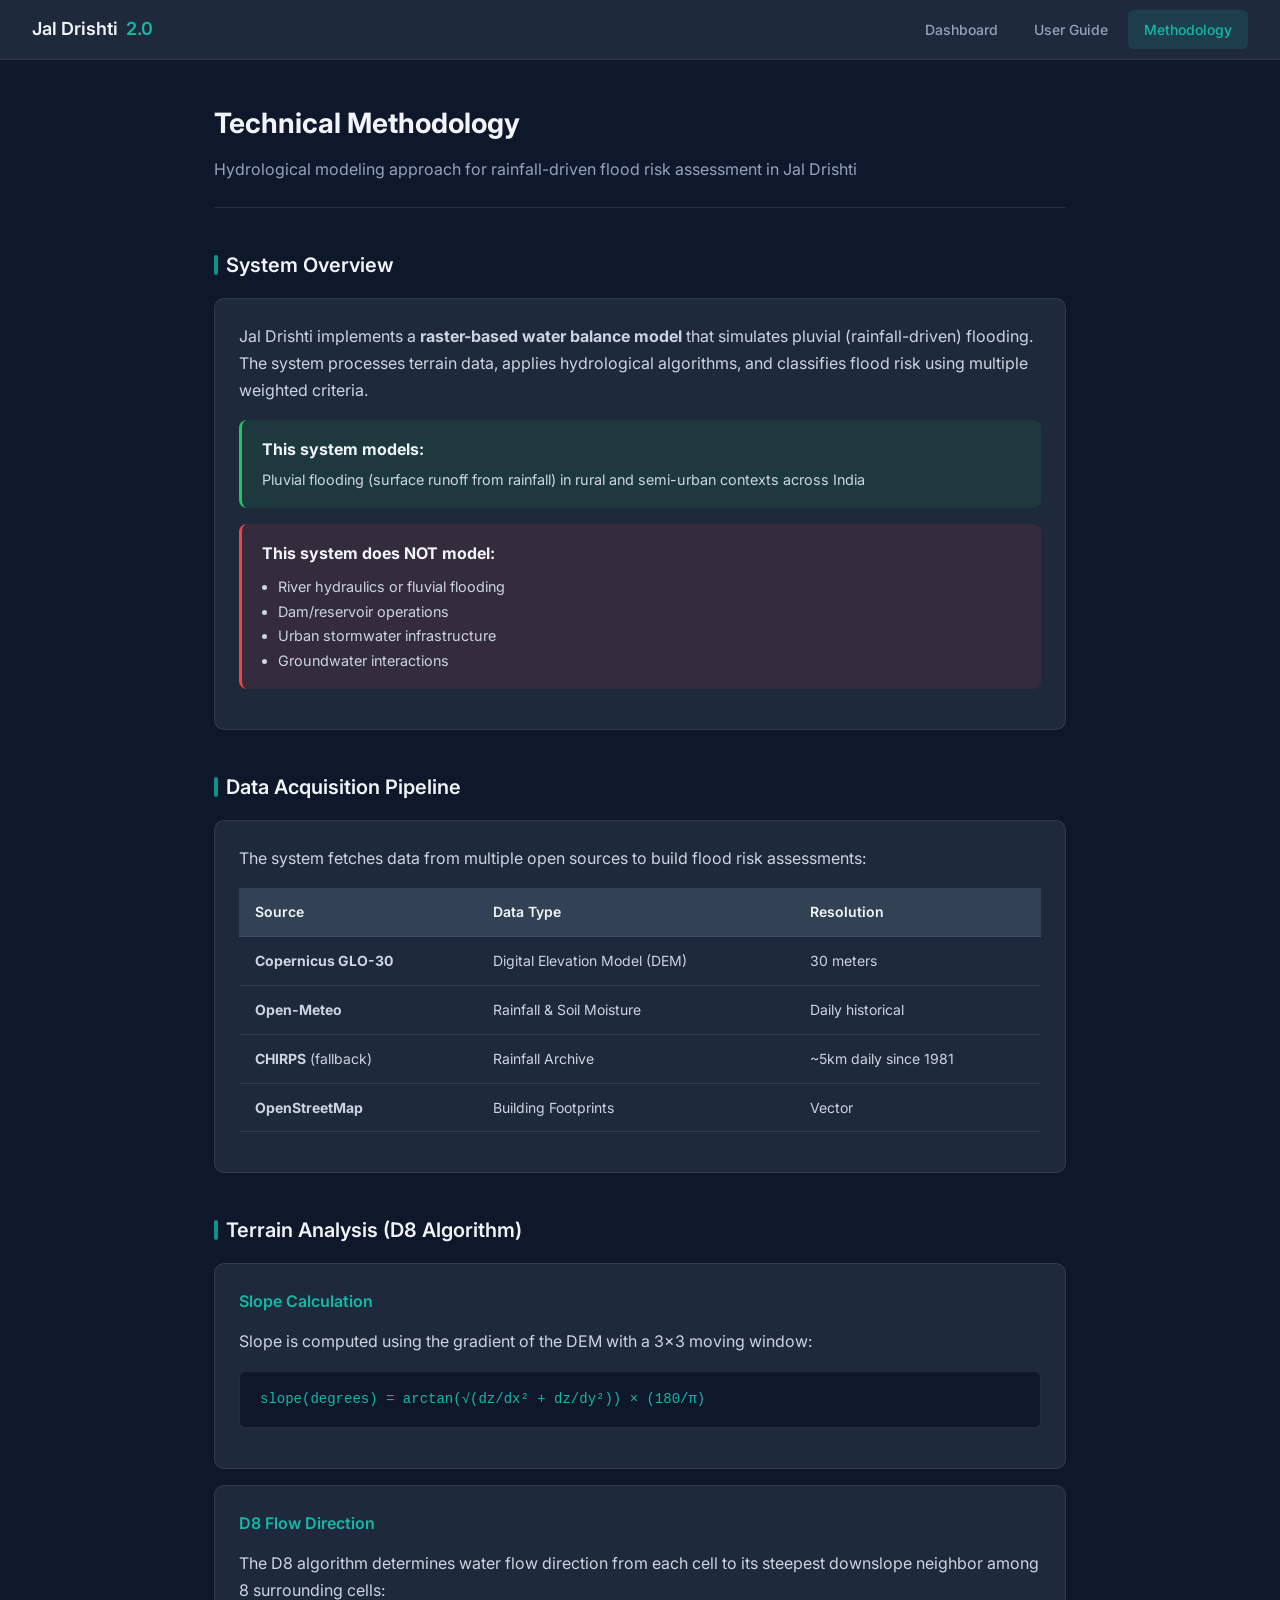
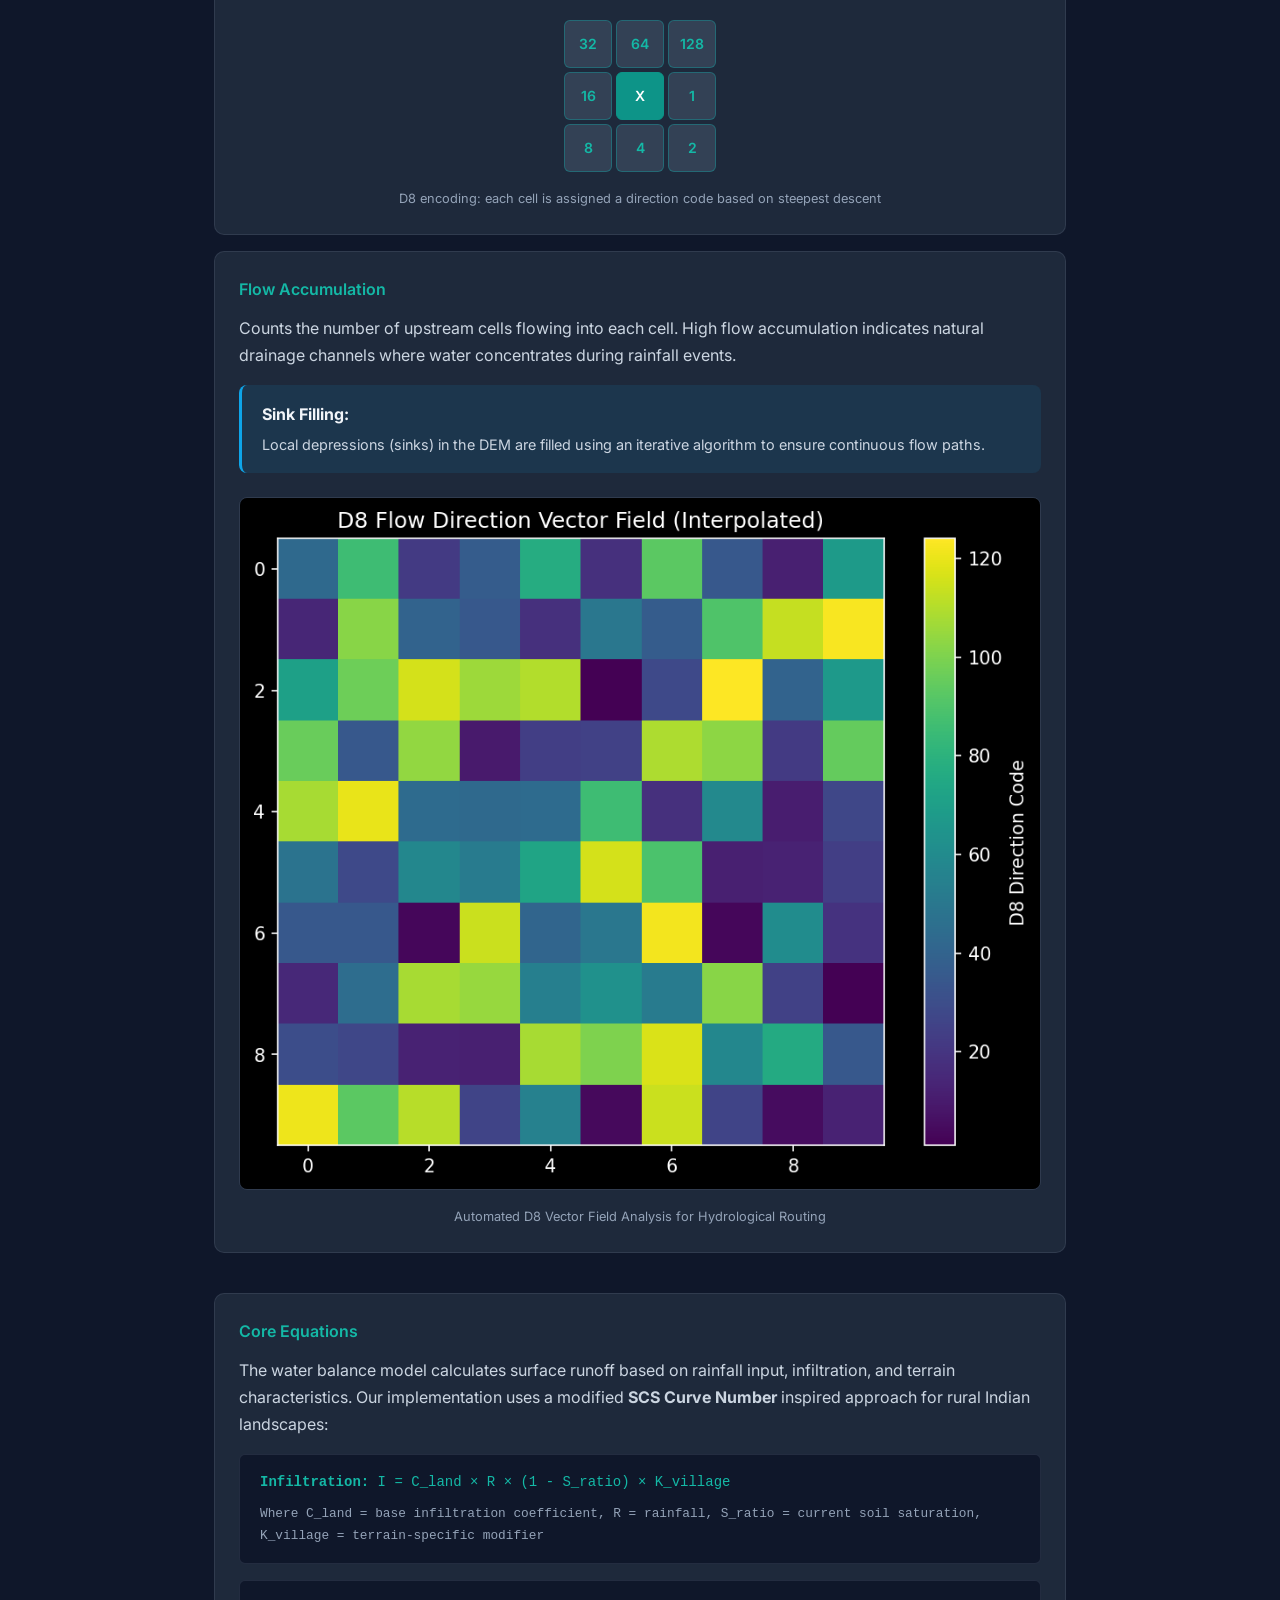
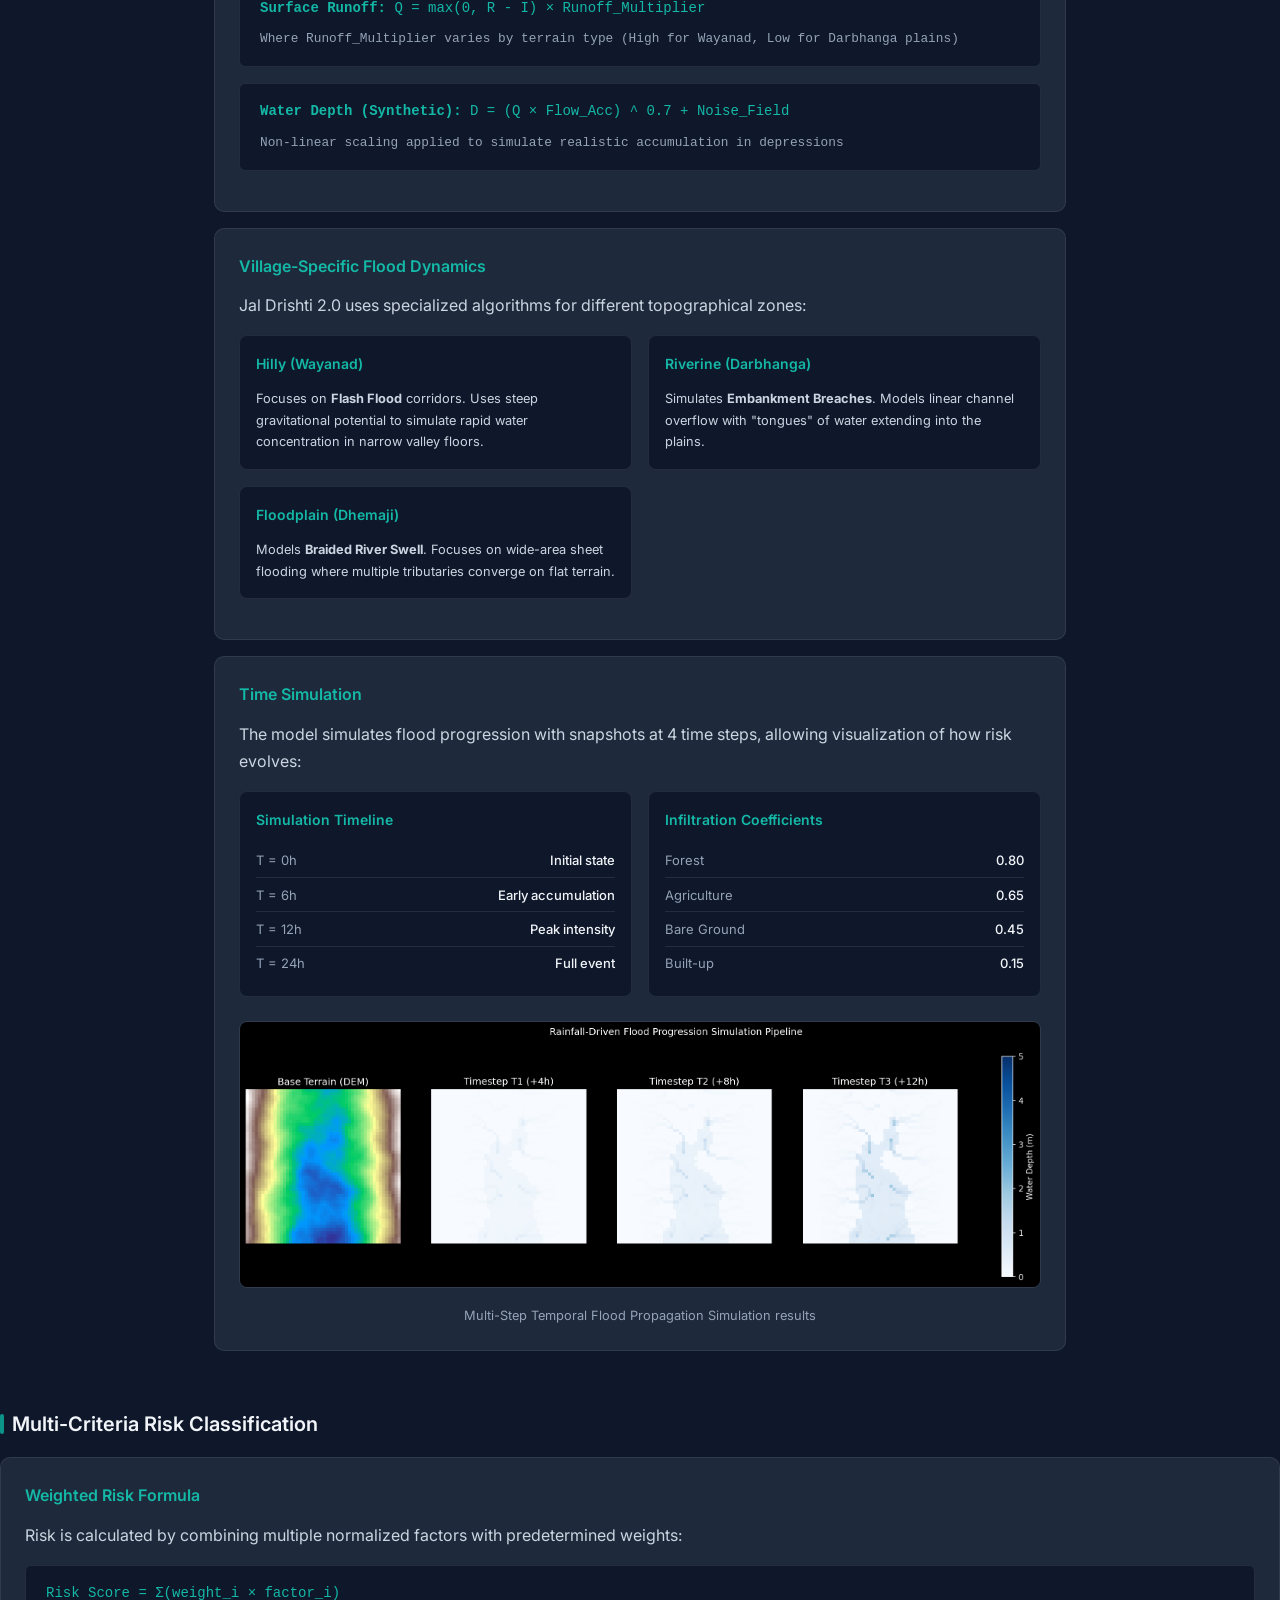
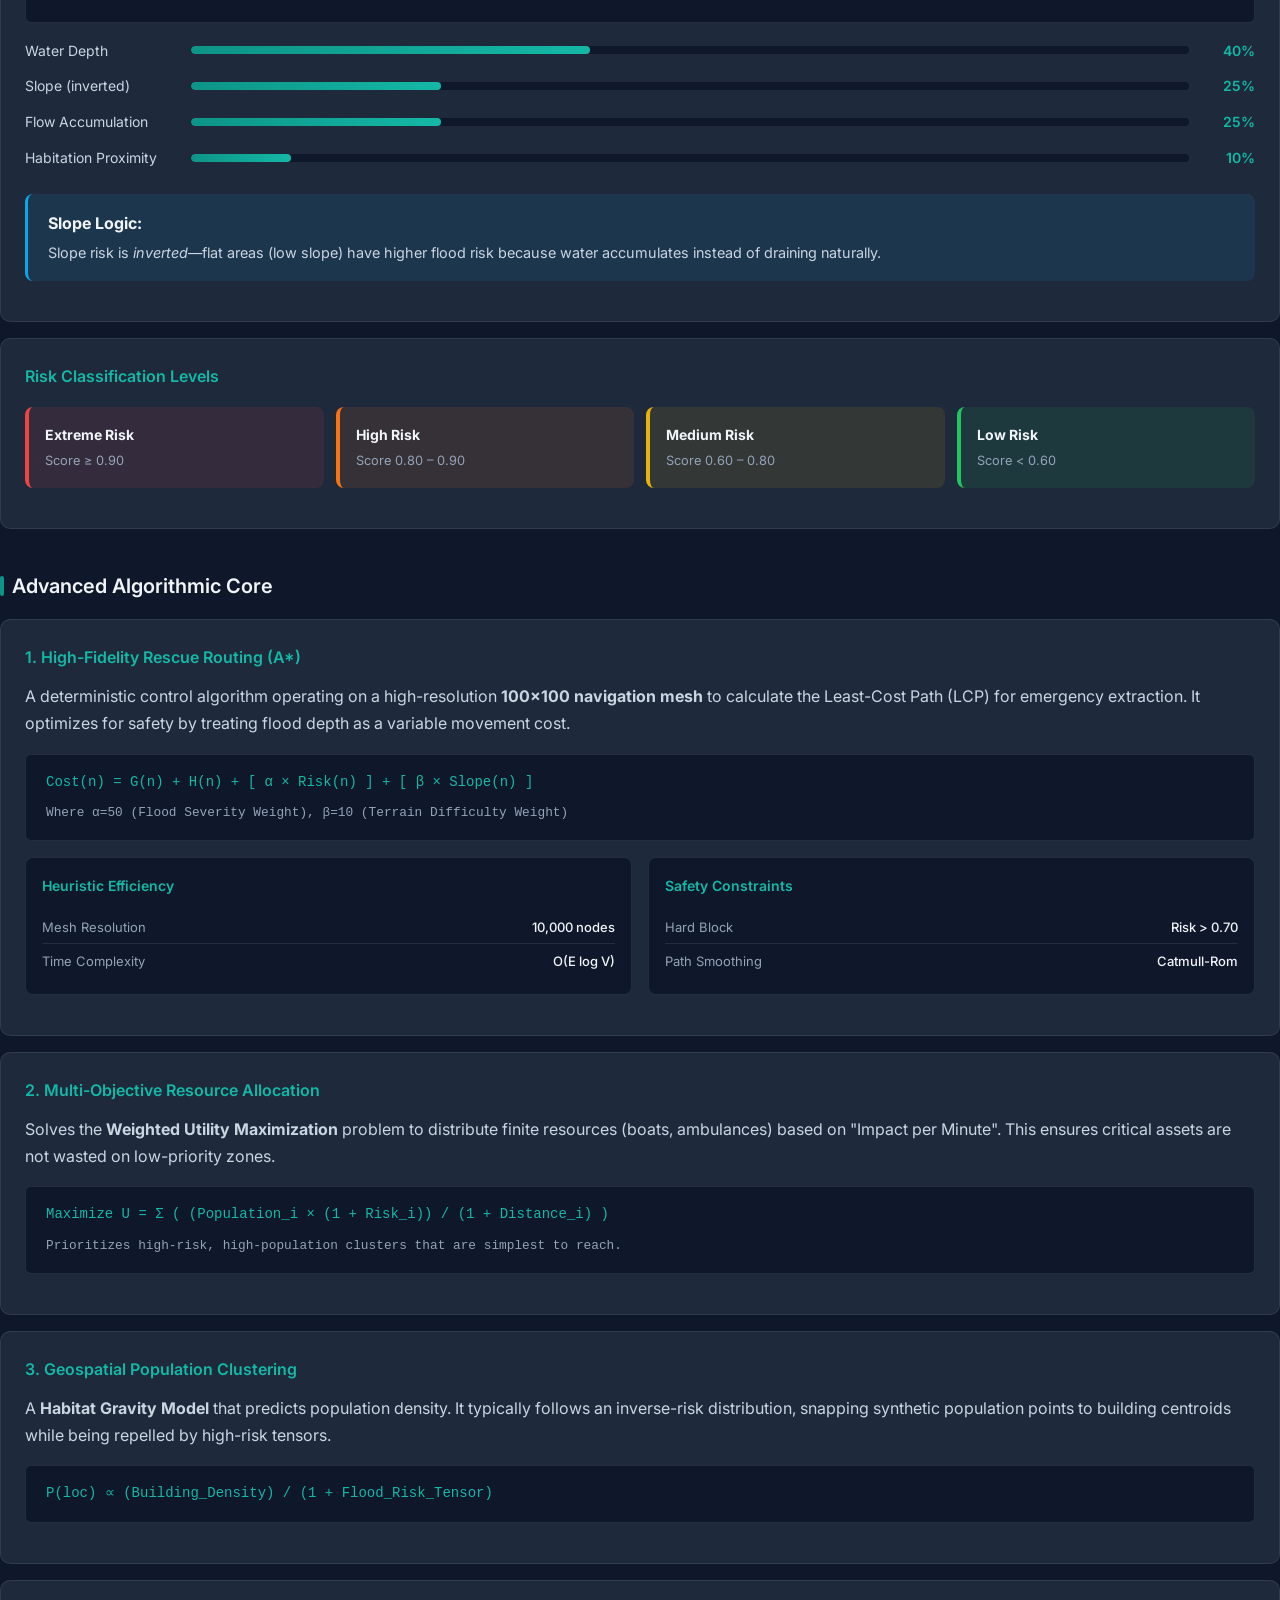
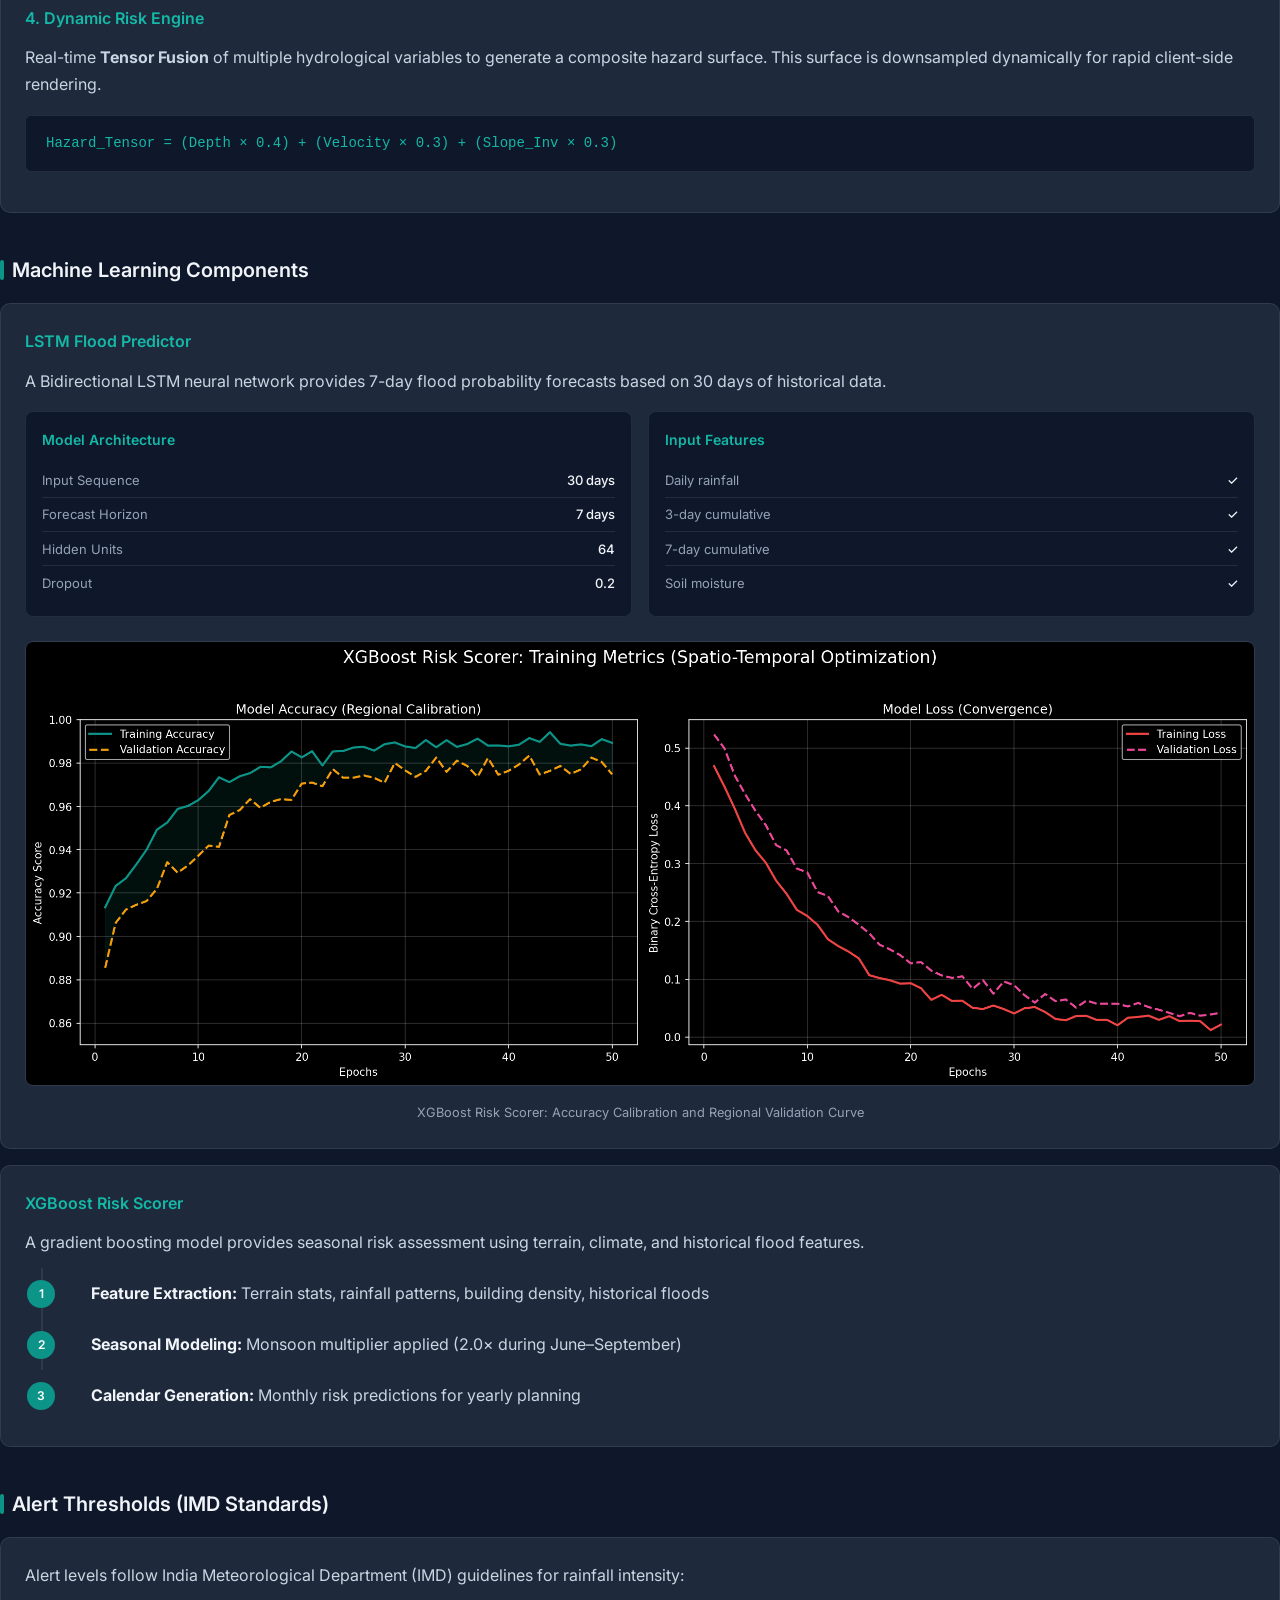
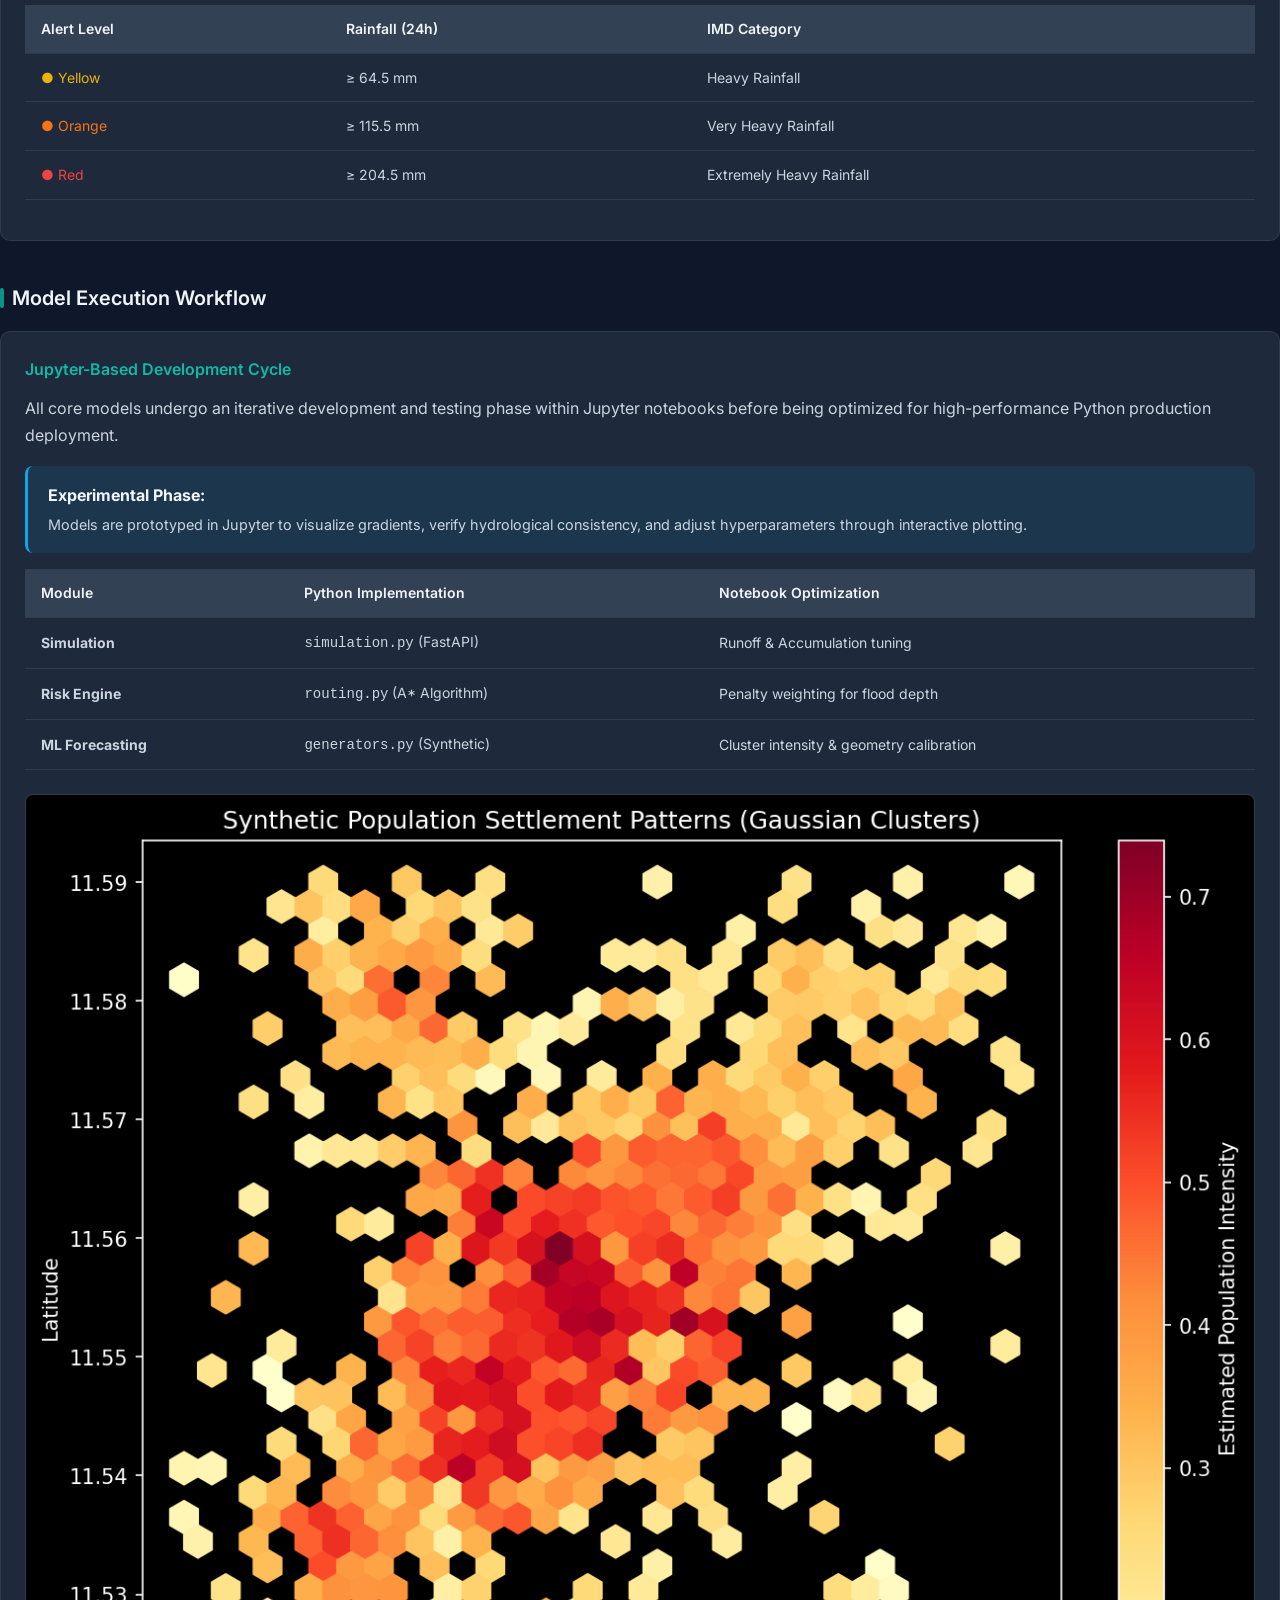
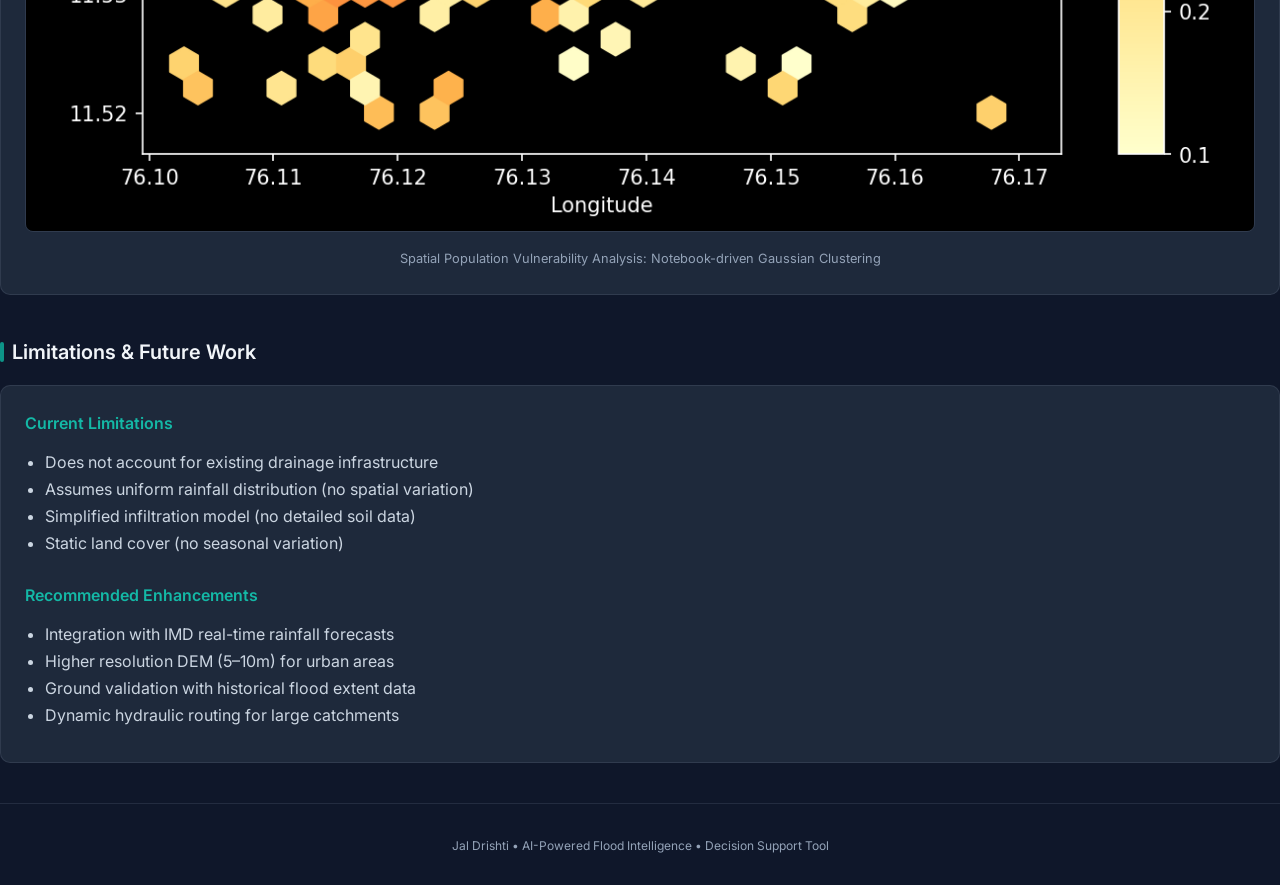
==== JALDHRISHTI_V.2-master/frontend/pages/methodology.html @ 30dc59d9 "third" ====
<!DOCTYPE html>
<html lang="en">

<head>
    <meta charset="UTF-8">
    <meta name="viewport" content="width=device-width, initial-scale=1.0">
    <title>Methodology - Jal Drishti</title>
    <link href="https://fonts.googleapis.com/css2?family=Inter:wght@300;400;500;600;700&display=swap" rel="stylesheet">
    <style>
        :root {
            /* Deep Water Professional Theme */
            --bg-base: #0f172a;
            --bg-surface: #1e293b;
            --bg-elevated: #334155;
            --border-subtle: rgba(148, 163, 184, 0.15);
            --border-accent: rgba(14, 165, 165, 0.4);
            --accent-primary: #0d9488;
            --accent-secondary: #14b8a6;
            --accent-glow: rgba(20, 184, 166, 0.15);
            --text-primary: #f1f5f9;
            --text-secondary: #cbd5e1;
            --text-muted: #94a3b8;
            --success: #22c55e;
            --warning: #f59e0b;
            --danger: #ef4444;
            --info: #0ea5e9;
            --font-main: 'Inter', -apple-system, BlinkMacSystemFont, sans-serif;
        }

        * {
            box-sizing: border-box;
            margin: 0;
            padding: 0;
        }

        body {
            font-family: var(--font-main);
            background: var(--bg-base);
            min-height: 100vh;
            color: var(--text-primary);
            line-height: 1.7;
        }

        /* Navigation */
        .navbar {
            background: var(--bg-surface);
            padding: 0 2rem;
            display: flex;
            align-items: center;
            justify-content: space-between;
            height: 60px;
            position: sticky;
            top: 0;
            z-index: 100;
            border-bottom: 1px solid var(--border-subtle);
        }

        .nav-brand {
            display: flex;
            align-items: center;
            gap: 0.5rem;
            color: var(--text-primary);
            text-decoration: none;
            font-weight: 600;
            font-size: 1.125rem;
        }

        .nav-brand span {
            color: var(--accent-secondary);
        }

        .nav-links {
            display: flex;
            gap: 0.25rem;
        }

        .nav-link {
            color: var(--text-muted);
            text-decoration: none;
            padding: 0.5rem 1rem;
            border-radius: 6px;
            font-size: 0.875rem;
            font-weight: 500;
            transition: all 0.2s ease;
        }

        .nav-link:hover {
            background: var(--bg-elevated);
            color: var(--text-primary);
        }

        .nav-link.active {
            background: var(--accent-glow);
            color: var(--accent-secondary);
        }

        /* Main Container */
        .container {
            max-width: 900px;
            margin: 0 auto;
            padding: 2.5rem 1.5rem;
        }

        /* Page Header */
        .page-header {
            margin-bottom: 2.5rem;
            padding-bottom: 1.5rem;
            border-bottom: 1px solid var(--border-subtle);
        }

        .page-header h1 {
            font-size: 1.75rem;
            font-weight: 700;
            margin-bottom: 0.5rem;
            color: var(--text-primary);
        }

        .page-header p {
            color: var(--text-muted);
            font-size: 1rem;
        }

        /* Section */
        .section {
            margin-bottom: 2.5rem;
        }

        .section-title {
            font-size: 1.25rem;
            font-weight: 600;
            margin-bottom: 1rem;
            color: var(--text-primary);
            display: flex;
            align-items: center;
            gap: 0.5rem;
        }

        .section-title::before {
            content: "";
            width: 4px;
            height: 1.25rem;
            background: var(--accent-primary);
            border-radius: 2px;
        }

        /* Card */
        .card {
            background: var(--bg-surface);
            border-radius: 10px;
            padding: 1.5rem;
            margin-bottom: 1rem;
            border: 1px solid var(--border-subtle);
        }

        .card h3 {
            font-size: 1rem;
            font-weight: 600;
            margin-bottom: 0.75rem;
            color: var(--accent-secondary);
        }

        .card p {
            color: var(--text-secondary);
            margin-bottom: 0.75rem;
        }

        .card p:last-child {
            margin-bottom: 0;
        }

        /* Alert Boxes */
        .alert {
            padding: 1rem 1.25rem;
            border-radius: 8px;
            margin: 1rem 0;
            border-left: 3px solid;
        }

        .alert.info {
            background: rgba(14, 165, 233, 0.1);
            border-color: var(--info);
        }

        .alert.success {
            background: rgba(34, 197, 94, 0.1);
            border-color: var(--success);
        }

        .alert.warning {
            background: rgba(245, 158, 11, 0.1);
            border-color: var(--warning);
        }

        .alert.danger {
            background: rgba(239, 68, 68, 0.1);
            border-color: var(--danger);
        }

        .alert strong {
            display: block;
            margin-bottom: 0.25rem;
            color: var(--text-primary);
        }

        .alert p,
        .alert li {
            color: var(--text-secondary);
            font-size: 0.9rem;
        }

        /* Tables */
        .data-table {
            width: 100%;
            border-collapse: collapse;
            margin: 1rem 0;
            font-size: 0.875rem;
        }

        .data-table th,
        .data-table td {
            padding: 0.75rem 1rem;
            text-align: left;
            border-bottom: 1px solid var(--border-subtle);
        }

        .data-table th {
            background: var(--bg-elevated);
            font-weight: 600;
            color: var(--text-primary);
        }

        .data-table td {
            color: var(--text-secondary);
        }

        .data-table tbody tr:hover td {
            background: rgba(255, 255, 255, 0.02);
        }

        /* Formula Box */
        .formula {
            background: var(--bg-base);
            color: var(--accent-secondary);
            padding: 1rem 1.25rem;
            border-radius: 6px;
            font-family: 'SF Mono', 'Monaco', 'Consolas', monospace;
            font-size: 0.875rem;
            margin: 1rem 0;
            border: 1px solid var(--border-subtle);
            overflow-x: auto;
        }

        .formula .comment {
            color: var(--text-muted);
            font-size: 0.8rem;
            margin-top: 0.5rem;
        }

        /* D8 Grid */
        .d8-grid {
            display: grid;
            grid-template-columns: repeat(3, 48px);
            gap: 4px;
            margin: 1rem auto;
            width: fit-content;
        }

        .d8-cell {
            width: 48px;
            height: 48px;
            background: var(--bg-elevated);
            border: 1px solid var(--border-accent);
            color: var(--accent-secondary);
            display: flex;
            align-items: center;
            justify-content: center;
            border-radius: 6px;
            font-weight: 600;
            font-size: 0.875rem;
        }

        .d8-cell.center {
            background: var(--accent-primary);
            color: white;
            border-color: var(--accent-primary);
        }

        /* Weight Bars */
        .weight-item {
            display: flex;
            align-items: center;
            gap: 1rem;
            margin: 0.75rem 0;
        }

        .weight-label {
            flex: 0 0 150px;
            font-size: 0.875rem;
            color: var(--text-secondary);
        }

        .weight-bar-container {
            flex: 1;
            height: 8px;
            background: var(--bg-base);
            border-radius: 4px;
            overflow: hidden;
        }

        .weight-bar {
            height: 100%;
            background: linear-gradient(90deg, var(--accent-primary), var(--accent-secondary));
            border-radius: 4px;
        }

        .weight-value {
            flex: 0 0 50px;
            text-align: right;
            font-size: 0.875rem;
            font-weight: 600;
            color: var(--accent-secondary);
        }

        /* Pipeline Steps */
        .pipeline {
            list-style: none;
            counter-reset: step;
        }

        .pipeline li {
            counter-increment: step;
            padding: 0.75rem 0 0.75rem 3rem;
            position: relative;
            border-left: 2px solid var(--border-subtle);
            margin-left: 1rem;
            color: var(--text-secondary);
        }

        .pipeline li:last-child {
            border-left: 2px solid transparent;
        }

        .pipeline li::before {
            content: counter(step);
            position: absolute;
            left: -1rem;
            top: 0.75rem;
            width: 28px;
            height: 28px;
            background: var(--accent-primary);
            color: white;
            border-radius: 50%;
            font-size: 0.75rem;
            font-weight: 600;
            display: flex;
            align-items: center;
            justify-content: center;
        }

        .pipeline li strong {
            color: var(--text-primary);
        }

        /* Two Column Grid */
        .grid-2 {
            display: grid;
            grid-template-columns: repeat(auto-fit, minmax(280px, 1fr));
            gap: 1rem;
            margin: 1rem 0;
        }

        .data-box {
            background: var(--bg-base);
            padding: 1rem;
            border-radius: 8px;
            border: 1px solid var(--border-subtle);
        }

        .data-box h4 {
            font-size: 0.875rem;
            color: var(--accent-secondary);
            margin-bottom: 0.75rem;
            font-weight: 600;
        }

        .data-row {
            display: flex;
            justify-content: space-between;
            font-size: 0.8125rem;
            padding: 0.35rem 0;
            border-bottom: 1px solid var(--border-subtle);
        }

        .data-row:last-child {
            border-bottom: none;
        }

        .data-row .label {
            color: var(--text-muted);
        }

        .data-row .value {
            font-weight: 500;
            color: var(--text-primary);
        }

        /* Risk Levels */
        .risk-levels {
            display: grid;
            grid-template-columns: repeat(auto-fit, minmax(200px, 1fr));
            gap: 0.75rem;
            margin: 1rem 0;
        }

        .risk-level {
            padding: 1rem;
            border-radius: 8px;
            border-left: 4px solid;
        }

        .risk-level.extreme {
            background: rgba(239, 68, 68, 0.1);
            border-color: #ef4444;
        }

        .risk-level.high {
            background: rgba(249, 115, 22, 0.1);
            border-color: #f97316;
        }

        .risk-level.medium {
            background: rgba(234, 179, 8, 0.1);
            border-color: #eab308;
        }

        .risk-level.low {
            background: rgba(34, 197, 94, 0.1);
            border-color: #22c55e;
        }

        .risk-level h4 {
            font-size: 0.875rem;
            margin-bottom: 0.25rem;
            color: var(--text-primary);
        }

        .risk-level p {
            font-size: 0.8rem;
            color: var(--text-muted);
            margin: 0;
        }

        /* Footer */
        .footer {
            text-align: center;
            padding: 2rem;
            color: var(--text-muted);
            font-size: 0.75rem;
            border-top: 1px solid var(--border-subtle);
            margin-top: 2rem;
        }

        /* Responsive */
        @media (max-width: 640px) {
            .navbar {
                padding: 0 1rem;
            }

            .nav-links {
                display: none;
            }

            .container {
                padding: 1.5rem 1rem;
            }
        }
    </style>
</head>

<body>
    <!-- Navigation -->
    <nav class="navbar">
        <a href="../index.html" class="nav-brand">Jal Drishti <span>2.0</span></a>
        <div class="nav-links">
            <a href="../index.html" class="nav-link">Dashboard</a>
            <a href="user-guide.html" class="nav-link">User Guide</a>
            <a href="methodology.html" class="nav-link active">Methodology</a>
        </div>
    </nav>

    <div class="container">
        <!-- Page Header -->
        <div class="page-header">
            <h1>Technical Methodology</h1>
            <p>Hydrological modeling approach for rainfall-driven flood risk assessment in Jal Drishti</p>
        </div>

        <!-- System Overview -->
        <div class="section">
            <h2 class="section-title">System Overview</h2>

            <div class="card">
                <p>Jal Drishti implements a <strong>raster-based water balance model</strong> that simulates pluvial
                    (rainfall-driven) flooding. The system processes terrain data, applies hydrological algorithms, and
                    classifies flood risk using multiple weighted criteria.</p>

                <div class="alert success">
                    <strong>This system models:</strong>
                    <p>Pluvial flooding (surface runoff from rainfall) in rural and semi-urban contexts across India</p>
                </div>

                <div class="alert danger">
                    <strong>This system does NOT model:</strong>
                    <ul style="margin: 0.5rem 0 0 1rem;">
                        <li>River hydraulics or fluvial flooding</li>
                        <li>Dam/reservoir operations</li>
                        <li>Urban stormwater infrastructure</li>
                        <li>Groundwater interactions</li>
                    </ul>
                </div>
            </div>
        </div>

        <!-- Data Acquisition -->
        <div class="section">
            <h2 class="section-title">Data Acquisition Pipeline</h2>

            <div class="card">
                <p>The system fetches data from multiple open sources to build flood risk assessments:</p>

                <table class="data-table">
                    <thead>
                        <tr>
                            <th>Source</th>
                            <th>Data Type</th>
                            <th>Resolution</th>
                        </tr>
                    </thead>
                    <tbody>
                        <tr>
                            <td><strong>Copernicus GLO-30</strong></td>
                            <td>Digital Elevation Model (DEM)</td>
                            <td>30 meters</td>
                        </tr>
                        <tr>
                            <td><strong>Open-Meteo</strong></td>
                            <td>Rainfall & Soil Moisture</td>
                            <td>Daily historical</td>
                        </tr>
                        <tr>
                            <td><strong>CHIRPS</strong> (fallback)</td>
                            <td>Rainfall Archive</td>
                            <td>~5km daily since 1981</td>
                        </tr>
                        <tr>
                            <td><strong>OpenStreetMap</strong></td>
                            <td>Building Footprints</td>
                            <td>Vector</td>
                        </tr>
                    </tbody>
                </table>
            </div>
        </div>

        <!-- Terrain Analysis -->
        <div class="section">
            <h2 class="section-title">Terrain Analysis (D8 Algorithm)</h2>

            <div class="card">
                <h3>Slope Calculation</h3>
                <p>Slope is computed using the gradient of the DEM with a 3×3 moving window:</p>
                <div class="formula">
                    slope(degrees) = arctan(√(dz/dx² + dz/dy²)) × (180/π)
                </div>
            </div>

            <div class="card">
                <h3>D8 Flow Direction</h3>
                <p>The D8 algorithm determines water flow direction from each cell to its steepest downslope neighbor
                    among 8 surrounding cells:</p>

                <div class="d8-grid">
                    <div class="d8-cell">32</div>
                    <div class="d8-cell">64</div>
                    <div class="d8-cell">128</div>
                    <div class="d8-cell">16</div>
                    <div class="d8-cell center">X</div>
                    <div class="d8-cell">1</div>
                    <div class="d8-cell">8</div>
                    <div class="d8-cell">4</div>
                    <div class="d8-cell">2</div>
                </div>
                <p style="text-align: center; font-size: 0.8rem; color: var(--text-muted);">D8 encoding: each cell is
                    assigned a direction code based on steepest descent</p>
            </div>

            <div class="card">
                <h3>Flow Accumulation</h3>
                <p>Counts the number of upstream cells flowing into each cell. High flow accumulation indicates natural
                    drainage channels where water concentrates during rainfall events.</p>

                <div class="alert info">
                    <strong>Sink Filling:</strong>
                    <p>Local depressions (sinks) in the DEM are filled using an iterative algorithm to ensure continuous
                        flow paths.</p>
                </div>

                <div style="margin-top: 1.5rem; text-align: center;">
                    <img src="../assets/images/graphs/d8_flow.png" alt="D8 Flow Direction"
                        style="max-width: 100%; border-radius: 8px; border: 1px solid var(--border-subtle);">
                    <p style="font-size: 0.8rem; color: var(--text-muted); margin-top: 0.5rem;">Automated D8 Vector
                        Field Analysis for Hydrological Routing</p>
                </div>
            </div>
        </div>

        <!-- Hydrological Model -->
        <div class="card">
            <h3>Core Equations</h3>
            <p>The water balance model calculates surface runoff based on rainfall input, infiltration, and terrain
                characteristics. Our implementation uses a modified <strong>SCS Curve Number</strong> inspired approach
                for rural Indian landscapes:</p>

            <div class="formula">
                <strong>Infiltration:</strong> I = C_land × R × (1 - S_ratio) × K_village
                <div class="comment">Where C_land = base infiltration coefficient, R = rainfall, S_ratio = current soil
                    saturation, K_village = terrain-specific modifier</div>
            </div>

            <div class="formula">
                <strong>Surface Runoff:</strong> Q = max(0, R - I) × Runoff_Multiplier
                <div class="comment">Where Runoff_Multiplier varies by terrain type (High for Wayanad, Low for Darbhanga
                    plains)</div>
            </div>

            <div class="formula">
                <strong>Water Depth (Synthetic):</strong> D = (Q × Flow_Acc) ^ 0.7 + Noise_Field
                <div class="comment">Non-linear scaling applied to simulate realistic accumulation in depressions</div>
            </div>
        </div>

        <div class="card">
            <h3>Village-Specific Flood Dynamics</h3>
            <p>Jal Drishti 2.0 uses specialized algorithms for different topographical zones:</p>
            <div class="grid-2">
                <div class="data-box">
                    <h4>Hilly (Wayanad)</h4>
                    <p style="font-size: 0.8rem; color: var(--text-secondary);">Focuses on <strong>Flash Flood</strong>
                        corridors. Uses steep gravitational potential to simulate rapid water concentration in narrow
                        valley floors.</p>
                </div>
                <div class="data-box">
                    <h4>Riverine (Darbhanga)</h4>
                    <p style="font-size: 0.8rem; color: var(--text-secondary);">Simulates <strong>Embankment
                            Breaches</strong>. Models linear channel overflow with "tongues" of water extending into the
                        plains.</p>
                </div>
                <div class="data-box">
                    <h4>Floodplain (Dhemaji)</h4>
                    <p style="font-size: 0.8rem; color: var(--text-secondary);">Models <strong>Braided River
                            Swell</strong>. Focuses on wide-area sheet flooding where multiple tributaries converge on
                        flat terrain.</p>
                </div>
            </div>
        </div>

        <div class="card">
            <h3>Time Simulation</h3>
            <p>The model simulates flood progression with snapshots at 4 time steps, allowing visualization of how
                risk evolves:</p>

            <div class="grid-2">
                <div class="data-box">
                    <h4>Simulation Timeline</h4>
                    <div class="data-row"><span class="label">T = 0h</span><span class="value">Initial state</span>
                    </div>
                    <div class="data-row"><span class="label">T = 6h</span><span class="value">Early
                            accumulation</span></div>
                    <div class="data-row"><span class="label">T = 12h</span><span class="value">Peak
                            intensity</span></div>
                    <div class="data-row"><span class="label">T = 24h</span><span class="value">Full event</span>
                    </div>
                </div>
                <div class="data-box">
                    <h4>Infiltration Coefficients</h4>
                    <div class="data-row"><span class="label">Forest</span><span class="value">0.80</span></div>
                    <div class="data-row"><span class="label">Agriculture</span><span class="value">0.65</span>
                    </div>
                    <div class="data-row"><span class="label">Bare Ground</span><span class="value">0.45</span>
                    </div>
                    <div class="data-row"><span class="label">Built-up</span><span class="value">0.15</span></div>
                </div>
            </div>

            <div style="margin-top: 1.5rem; text-align: center;">
                <img src="../assets/images/graphs/simulation_timeline.png" alt="Simulation Timeline"
                    style="max-width: 100%; border-radius: 8px; border: 1px solid var(--border-subtle);">
                <p style="font-size: 0.8rem; color: var(--text-muted); margin-top: 0.5rem;">Multi-Step Temporal
                    Flood Propagation Simulation results</p>
            </div>
        </div>
    </div>

    <!-- Risk Classification -->
    <div class="section">
        <h2 class="section-title">Multi-Criteria Risk Classification</h2>

        <div class="card">
            <h3>Weighted Risk Formula</h3>
            <p>Risk is calculated by combining multiple normalized factors with predetermined weights:</p>

            <div class="formula">
                Risk Score = Σ(weight_i × factor_i)
            </div>

            <div class="weight-item">
                <span class="weight-label">Water Depth</span>
                <div class="weight-bar-container">
                    <div class="weight-bar" style="width: 40%;"></div>
                </div>
                <span class="weight-value">40%</span>
            </div>
            <div class="weight-item">
                <span class="weight-label">Slope (inverted)</span>
                <div class="weight-bar-container">
                    <div class="weight-bar" style="width: 25%;"></div>
                </div>
                <span class="weight-value">25%</span>
            </div>
            <div class="weight-item">
                <span class="weight-label">Flow Accumulation</span>
                <div class="weight-bar-container">
                    <div class="weight-bar" style="width: 25%;"></div>
                </div>
                <span class="weight-value">25%</span>
            </div>
            <div class="weight-item">
                <span class="weight-label">Habitation Proximity</span>
                <div class="weight-bar-container">
                    <div class="weight-bar" style="width: 10%;"></div>
                </div>
                <span class="weight-value">10%</span>
            </div>

            <div class="alert info" style="margin-top: 1.5rem;">
                <strong>Slope Logic:</strong>
                <p>Slope risk is <em>inverted</em>—flat areas (low slope) have higher flood risk because water
                    accumulates instead of draining naturally.</p>
            </div>
        </div>

        <div class="card">
            <h3>Risk Classification Levels</h3>
            <div class="risk-levels">
                <div class="risk-level extreme">
                    <h4>Extreme Risk</h4>
                    <p>Score ≥ 0.90</p>
                </div>
                <div class="risk-level high">
                    <h4>High Risk</h4>
                    <p>Score 0.80 – 0.90</p>
                </div>
                <div class="risk-level medium">
                    <h4>Medium Risk</h4>
                    <p>Score 0.60 – 0.80</p>
                </div>
                <div class="risk-level low">
                    <h4>Low Risk</h4>
                    <p>Score < 0.60</p>
                </div>
            </div>
        </div>
    </div>

    <!-- Advanced Algorithmic Core -->
    <div class="section">
        <h2 class="section-title">Advanced Algorithmic Core</h2>

        <!-- A* Routing -->
        <div class="card">
            <h3>1. High-Fidelity Rescue Routing (A*)</h3>
            <p>A deterministic control algorithm operating on a high-resolution <strong>100x100 navigation mesh</strong>
                to calculate the Least-Cost Path (LCP) for emergency extraction. It optimizes for safety by treating
                flood depth as a variable movement cost.</p>

            <div class="formula">
                Cost(n) = G(n) + H(n) + [ α × Risk(n) ] + [ β × Slope(n) ]
                <div class="comment">
                    Where α=50 (Flood Severity Weight), β=10 (Terrain Difficulty Weight)
                </div>
            </div>

            <div class="grid-2">
                <div class="data-box">
                    <h4>Heuristic Efficiency</h4>
                    <div class="data-row"><span class="label">Mesh Resolution</span><span class="value">10,000
                            nodes</span></div>
                    <div class="data-row"><span class="label">Time Complexity</span><span class="value">O(E log
                            V)</span></div>
                </div>
                <div class="data-box">
                    <h4>Safety Constraints</h4>
                    <div class="data-row"><span class="label">Hard Block</span><span class="value">Risk > 0.70</span>
                    </div>
                    <div class="data-row"><span class="label">Path Smoothing</span><span
                            class="value">Catmull-Rom</span></div>
                </div>
            </div>
        </div>

        <!-- Resource Allocation -->
        <div class="card">
            <h3>2. Multi-Objective Resource Allocation</h3>
            <p>Solves the <strong>Weighted Utility Maximization</strong> problem to distribute finite resources (boats,
                ambulances) based on "Impact per Minute". This ensures critical assets are not wasted on low-priority
                zones.</p>

            <div class="formula">
                Maximize U = Σ ( (Population_i × (1 + Risk_i)) / (1 + Distance_i) )
                <div class="comment">Prioritizes high-risk, high-population clusters that are simplest to reach.</div>
            </div>
        </div>

        <!-- Geospatial Clustering -->
        <div class="card">
            <h3>3. Geospatial Population Clustering</h3>
            <p>A <strong>Habitat Gravity Model</strong> that predicts population density. It typically follows an
                inverse-risk distribution, snapping synthetic population points to building centroids while being
                repelled by high-risk tensors.</p>

            <div class="formula">
                P(loc) ∝ (Building_Density) / (1 + Flood_Risk_Tensor)
            </div>
        </div>

        <!-- Dynamic Risk Engine -->
        <div class="card">
            <h3>4. Dynamic Risk Engine</h3>
            <p>Real-time <strong>Tensor Fusion</strong> of multiple hydrological variables to generate a composite
                hazard surface. This surface is downsampled dynamically for rapid client-side rendering.</p>

            <div class="formula">
                Hazard_Tensor = (Depth × 0.4) + (Velocity × 0.3) + (Slope_Inv × 0.3)
            </div>
        </div>

    </div>

    <!-- ML Components -->
    <div class="section">
        <h2 class="section-title">Machine Learning Components</h2>

        <div class="card">
            <h3>LSTM Flood Predictor</h3>
            <p>A Bidirectional LSTM neural network provides 7-day flood probability forecasts based on 30 days of
                historical data.</p>

            <div class="grid-2">
                <div class="data-box">
                    <h4>Model Architecture</h4>
                    <div class="data-row"><span class="label">Input Sequence</span><span class="value">30
                            days</span></div>
                    <div class="data-row"><span class="label">Forecast Horizon</span><span class="value">7
                            days</span></div>
                    <div class="data-row"><span class="label">Hidden Units</span><span class="value">64</span></div>
                    <div class="data-row"><span class="label">Dropout</span><span class="value">0.2</span></div>
                </div>
                <div class="data-box">
                    <h4>Input Features</h4>
                    <div class="data-row"><span class="label">Daily rainfall</span><span class="value">✓</span>
                    </div>
                    <div class="data-row"><span class="label">3-day cumulative</span><span class="value">✓</span>
                    </div>
                    <div class="data-row"><span class="label">7-day cumulative</span><span class="value">✓</span>
                    </div>
                    <div class="data-row"><span class="label">Soil moisture</span><span class="value">✓</span></div>
                </div>
            </div>

            <div style="margin-top: 1.5rem; text-align: center;">
                <img src="../assets/images/graphs/model_performance.png" alt="Model Performance"
                    style="max-width: 100%; border-radius: 8px; border: 1px solid var(--border-subtle);">
                <p style="font-size: 0.8rem; color: var(--text-muted); margin-top: 0.5rem;">XGBoost Risk Scorer:
                    Accuracy Calibration and Regional Validation Curve</p>
            </div>
        </div>

        <div class="card">
            <h3>XGBoost Risk Scorer</h3>
            <p>A gradient boosting model provides seasonal risk assessment using terrain, climate, and historical
                flood features.</p>

            <ol class="pipeline">
                <li><strong>Feature Extraction:</strong> Terrain stats, rainfall patterns, building density,
                    historical floods</li>
                <li><strong>Seasonal Modeling:</strong> Monsoon multiplier applied (2.0× during June–September)</li>
                <li><strong>Calendar Generation:</strong> Monthly risk predictions for yearly planning</li>
            </ol>
        </div>
    </div>

    <!-- Alert Thresholds -->
    <div class="section">
        <h2 class="section-title">Alert Thresholds (IMD Standards)</h2>

        <div class="card">
            <p>Alert levels follow India Meteorological Department (IMD) guidelines for rainfall intensity:</p>

            <table class="data-table">
                <thead>
                    <tr>
                        <th>Alert Level</th>
                        <th>Rainfall (24h)</th>
                        <th>IMD Category</th>
                    </tr>
                </thead>
                <tbody>
                    <tr>
                        <td style="color: #eab308;">● Yellow</td>
                        <td>≥ 64.5 mm</td>
                        <td>Heavy Rainfall</td>
                    </tr>
                    <tr>
                        <td style="color: #f97316;">● Orange</td>
                        <td>≥ 115.5 mm</td>
                        <td>Very Heavy Rainfall</td>
                    </tr>
                    <tr>
                        <td style="color: #ef4444;">● Red</td>
                        <td>≥ 204.5 mm</td>
                        <td>Extremely Heavy Rainfall</td>
                    </tr>
                </tbody>
            </table>
        </div>
    </div>

    <!-- Model Execution Workflow -->
    <div class="section">
        <h2 class="section-title">Model Execution Workflow</h2>

        <div class="card">
            <h3>Jupyter-Based Development Cycle</h3>
            <p>All core models undergo an iterative development and testing phase within Jupyter notebooks before
                being optimized for high-performance Python production deployment.</p>

            <div class="alert info">
                <strong>Experimental Phase:</strong>
                <p>Models are prototyped in Jupyter to visualize gradients, verify hydrological consistency, and
                    adjust hyperparameters through interactive plotting.</p>
            </div>

            <table class="data-table">
                <thead>
                    <tr>
                        <th>Module</th>
                        <th>Python Implementation</th>
                        <th>Notebook Optimization</th>
                    </tr>
                </thead>
                <tbody>
                    <tr>
                        <td><strong>Simulation</strong></td>
                        <td><code>simulation.py</code> (FastAPI)</td>
                        <td>Runoff & Accumulation tuning</td>
                    </tr>
                    <tr>
                        <td><strong>Risk Engine</strong></td>
                        <td><code>routing.py</code> (A* Algorithm)</td>
                        <td>Penalty weighting for flood depth</td>
                    </tr>
                    <tr>
                        <td><strong>ML Forecasting</strong></td>
                        <td><code>generators.py</code> (Synthetic)</td>
                        <td>Cluster intensity & geometry calibration</td>
                    </tr>
                </tbody>
            </table>

            <div style="margin-top: 1.5rem; text-align: center;">
                <img src="../assets/images/graphs/population_heatmap_static.png" alt="Population Analysis"
                    style="max-width: 100%; border-radius: 8px; border: 1px solid var(--border-subtle);">
                <p style="font-size: 0.8rem; color: var(--text-muted); margin-top: 0.5rem;">Spatial Population
                    Vulnerability Analysis: Notebook-driven Gaussian Clustering</p>
            </div>
        </div>
    </div>

    <!-- Limitations -->
    <div class="section">
        <h2 class="section-title">Limitations & Future Work</h2>

        <div class="card">
            <h3>Current Limitations</h3>
            <ul style="color: var(--text-secondary); padding-left: 1.25rem; margin: 0.5rem 0;">
                <li>Does not account for existing drainage infrastructure</li>
                <li>Assumes uniform rainfall distribution (no spatial variation)</li>
                <li>Simplified infiltration model (no detailed soil data)</li>
                <li>Static land cover (no seasonal variation)</li>
            </ul>

            <h3 style="margin-top: 1.5rem;">Recommended Enhancements</h3>
            <ul style="color: var(--text-secondary); padding-left: 1.25rem; margin: 0.5rem 0;">
                <li>Integration with IMD real-time rainfall forecasts</li>
                <li>Higher resolution DEM (5–10m) for urban areas</li>
                <li>Ground validation with historical flood extent data</li>
                <li>Dynamic hydraulic routing for large catchments</li>
            </ul>
        </div>
    </div>
    </div>

    <div class="footer">
        <p>Jal Drishti • AI-Powered Flood Intelligence • Decision Support Tool</p>
    </div>
</body>

</html>
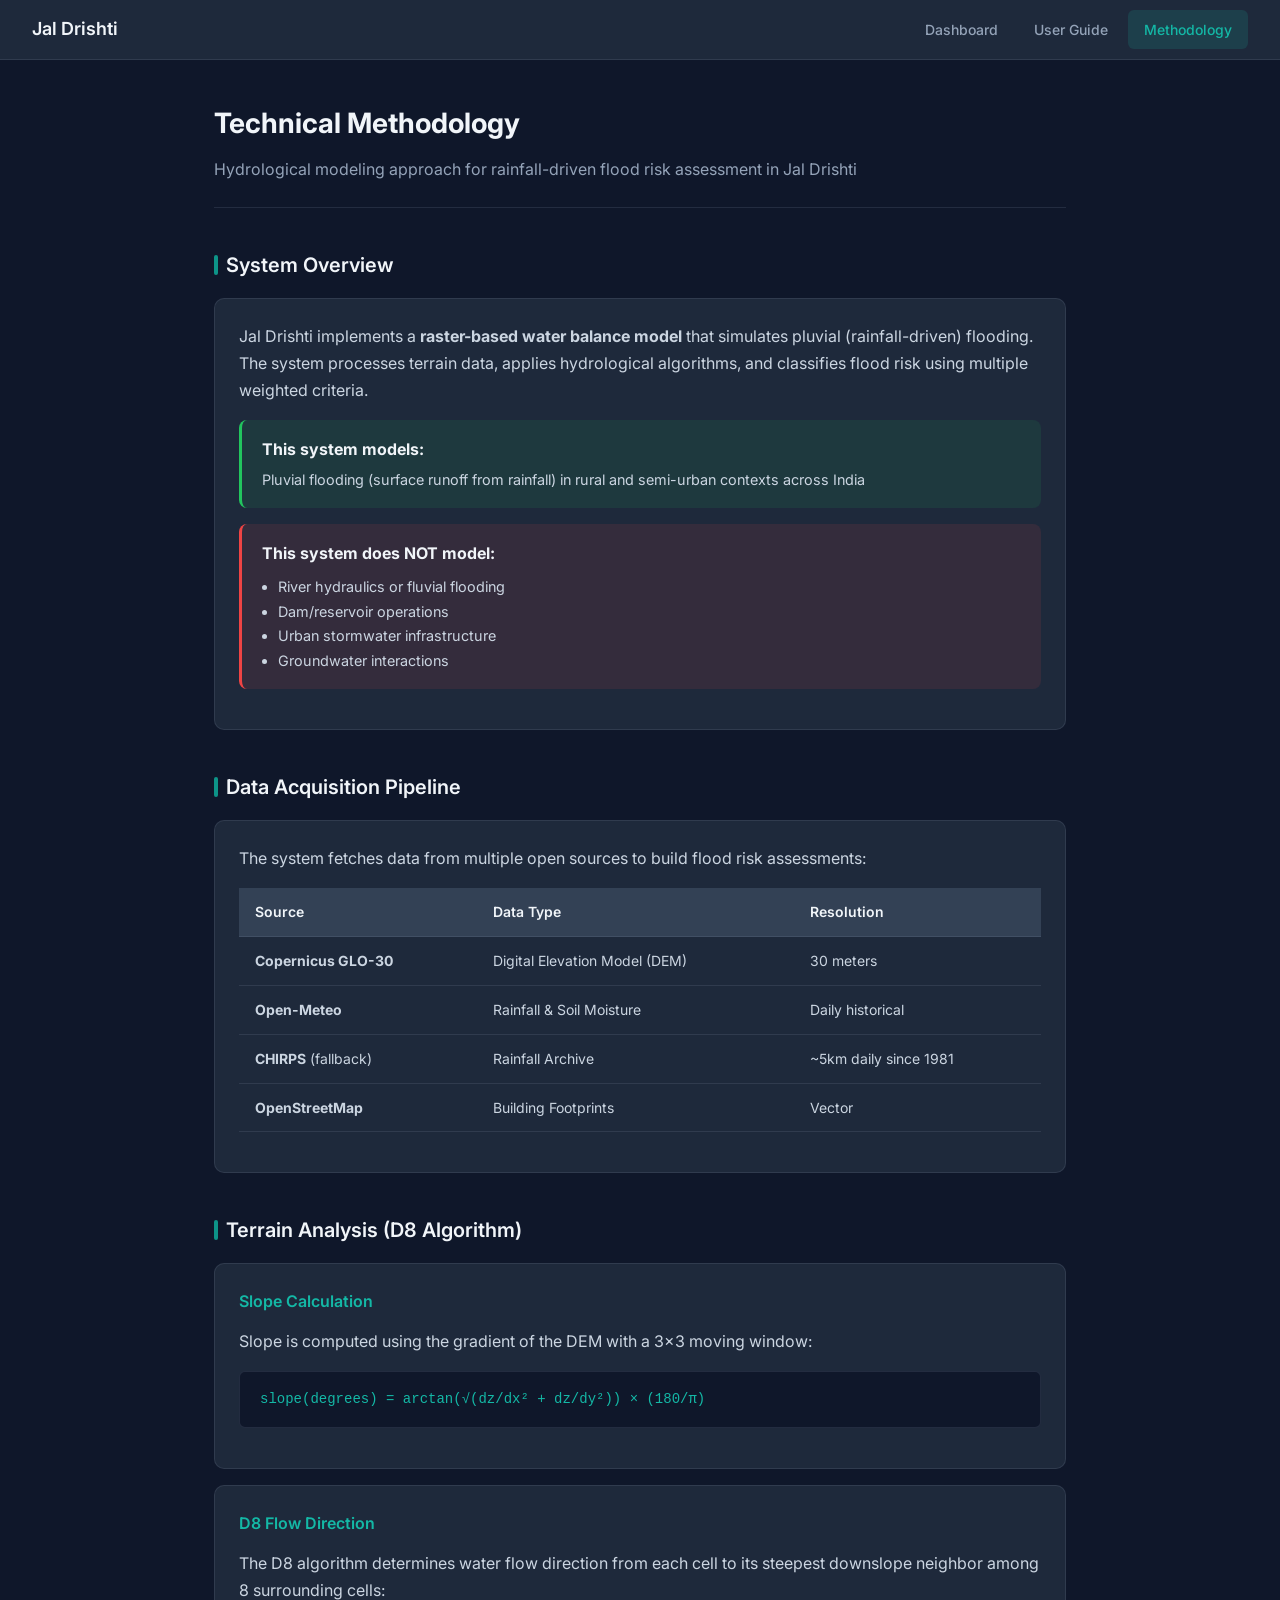
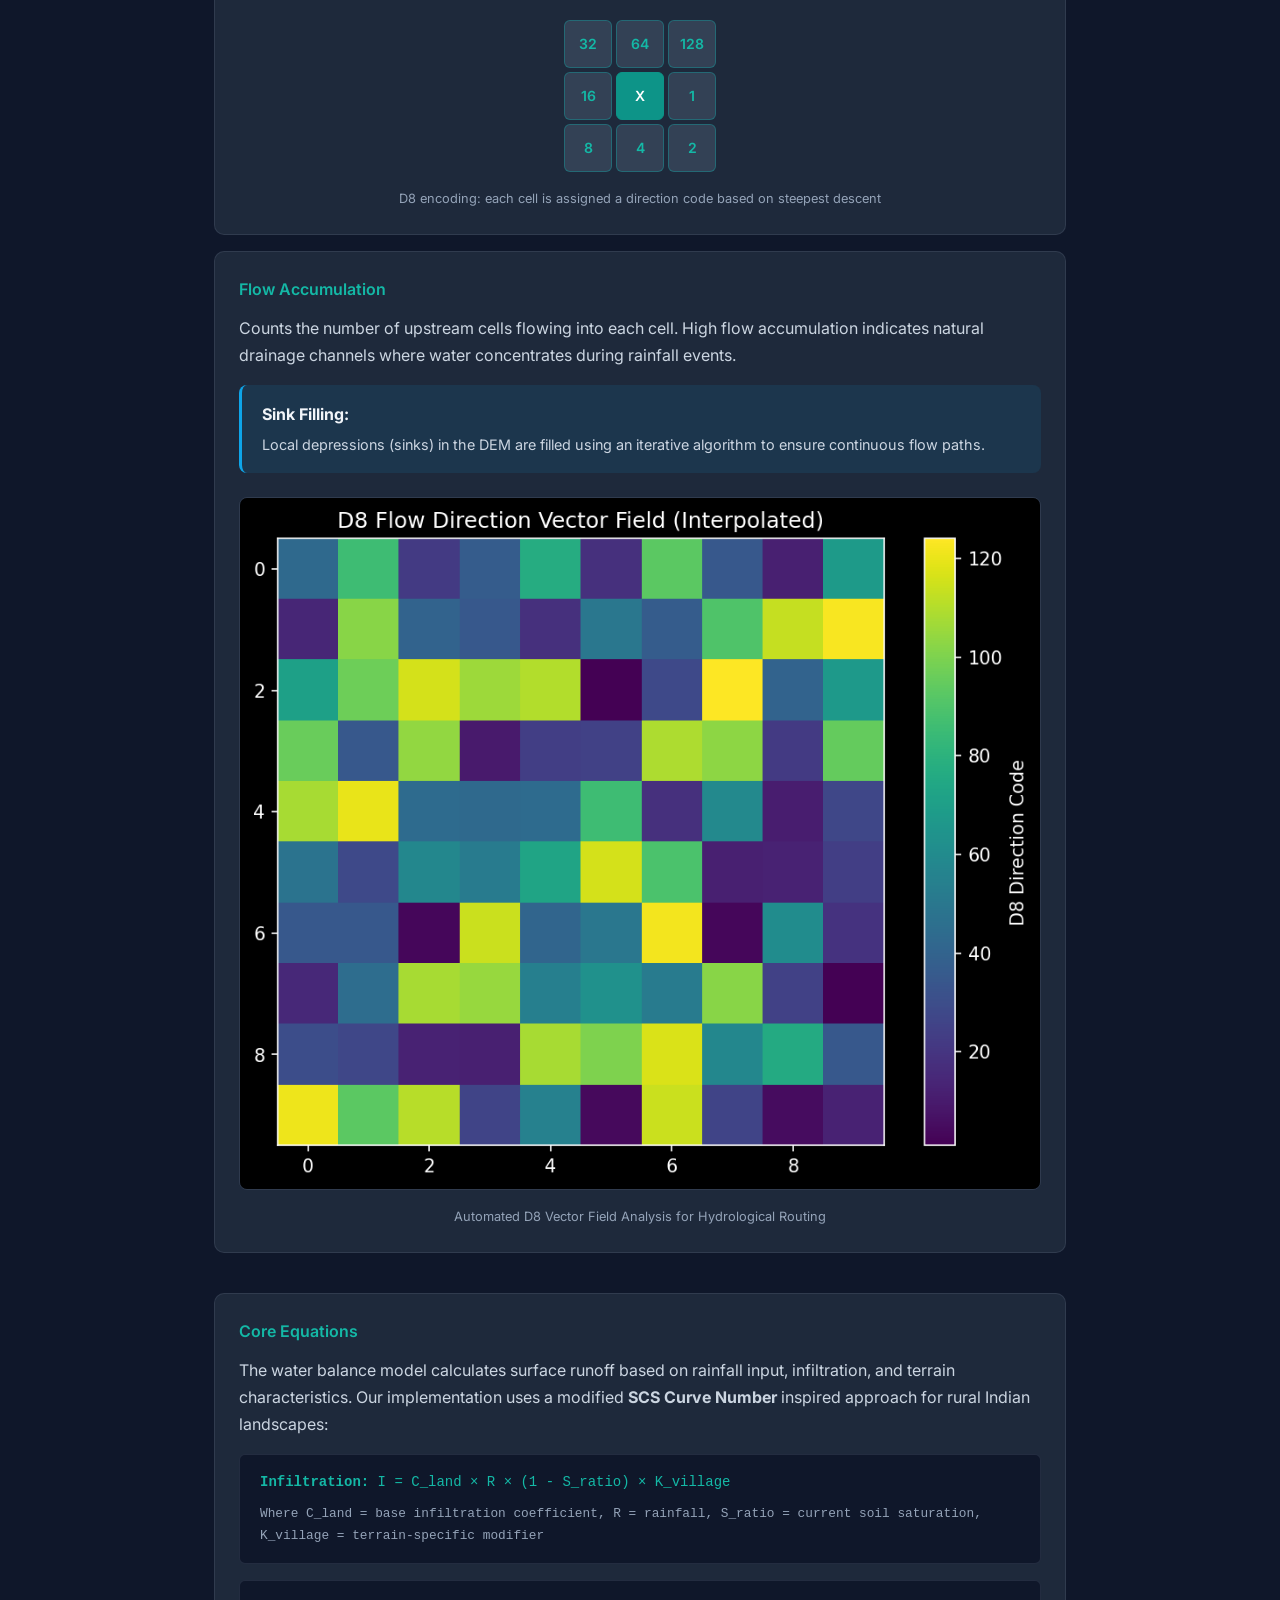
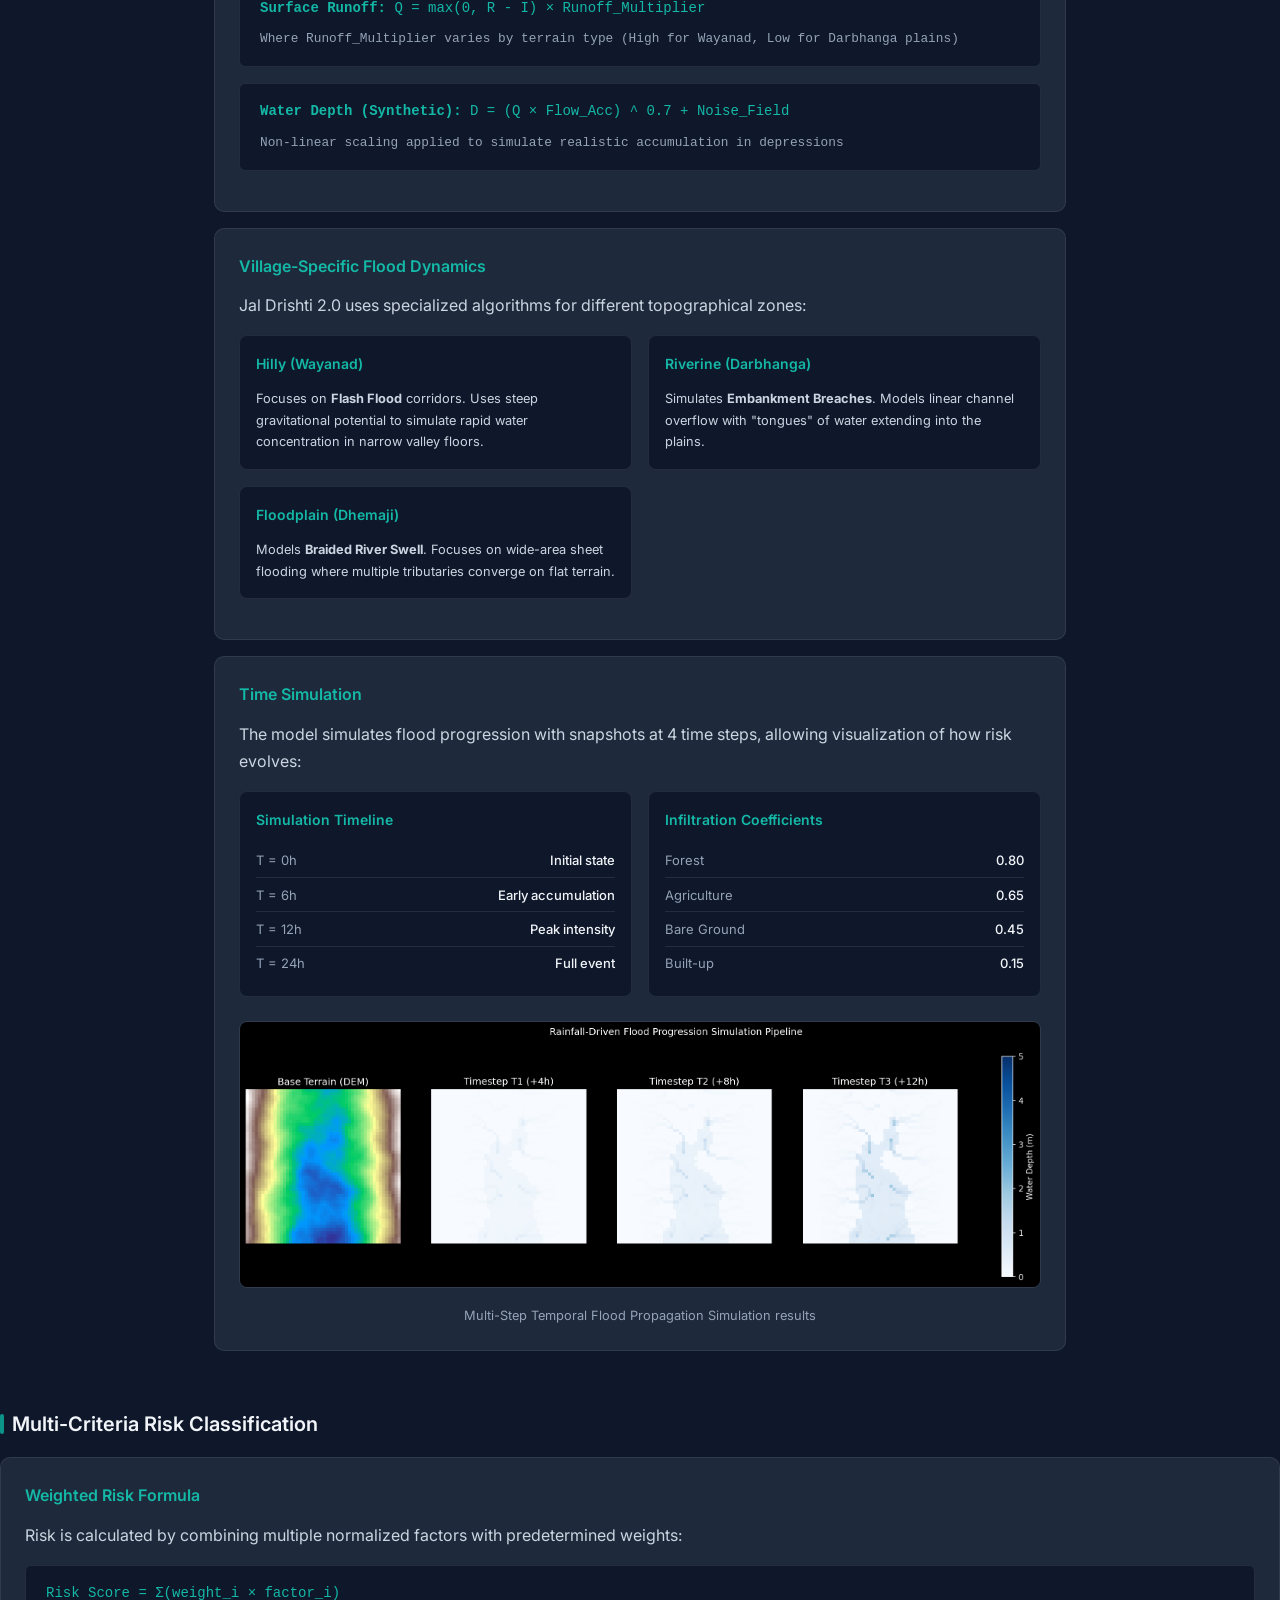
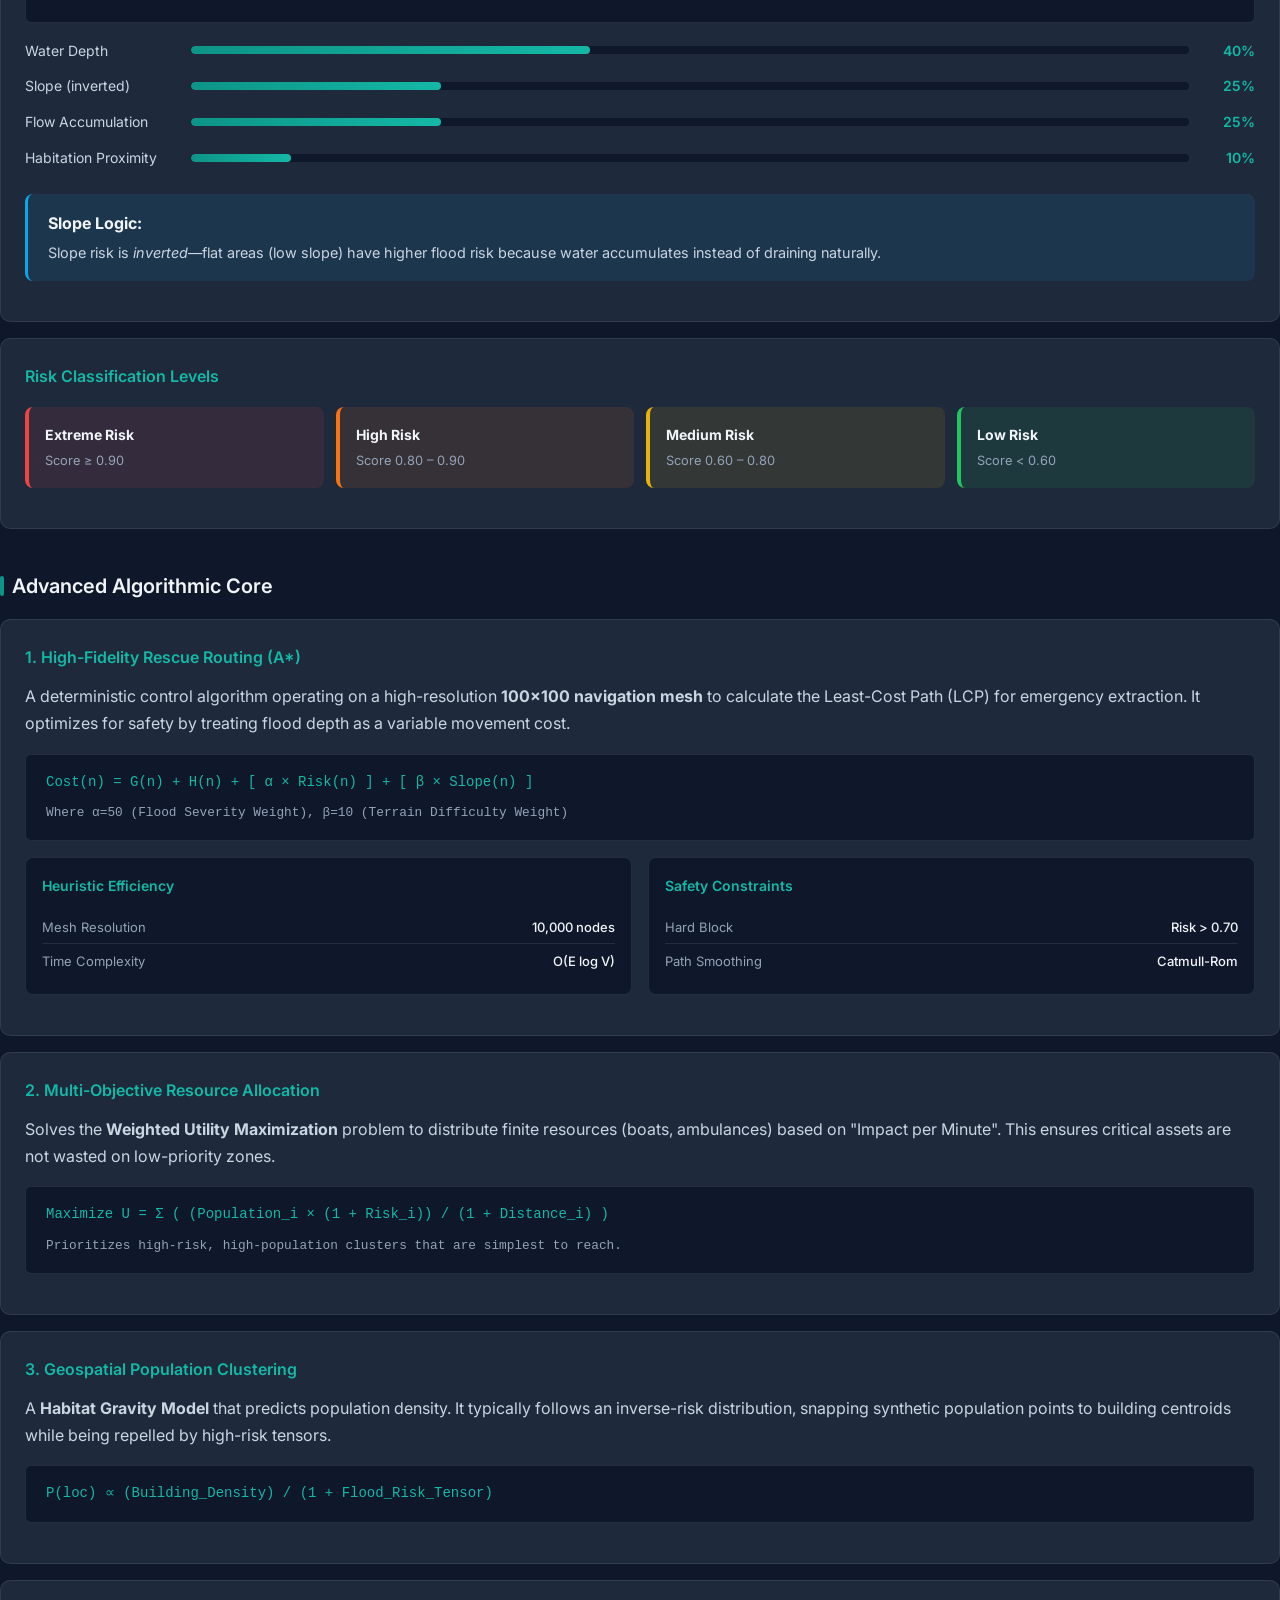
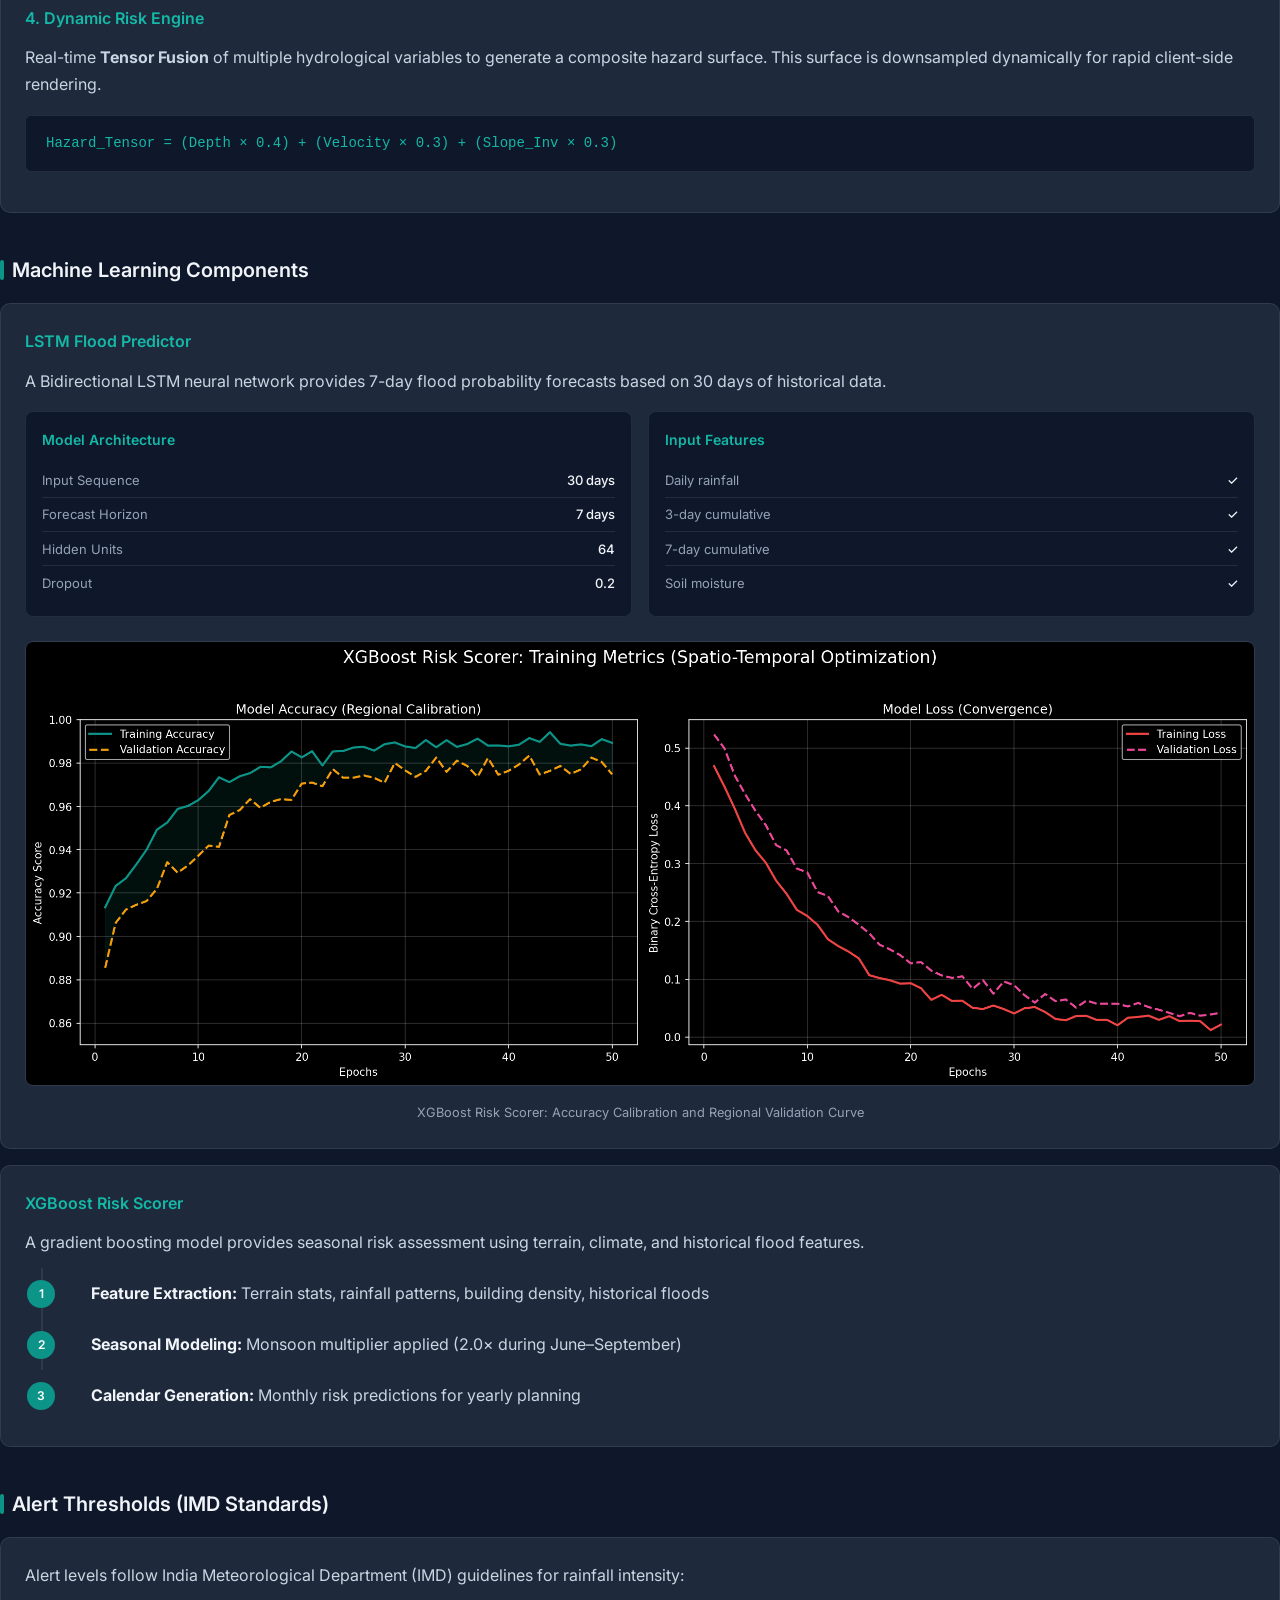
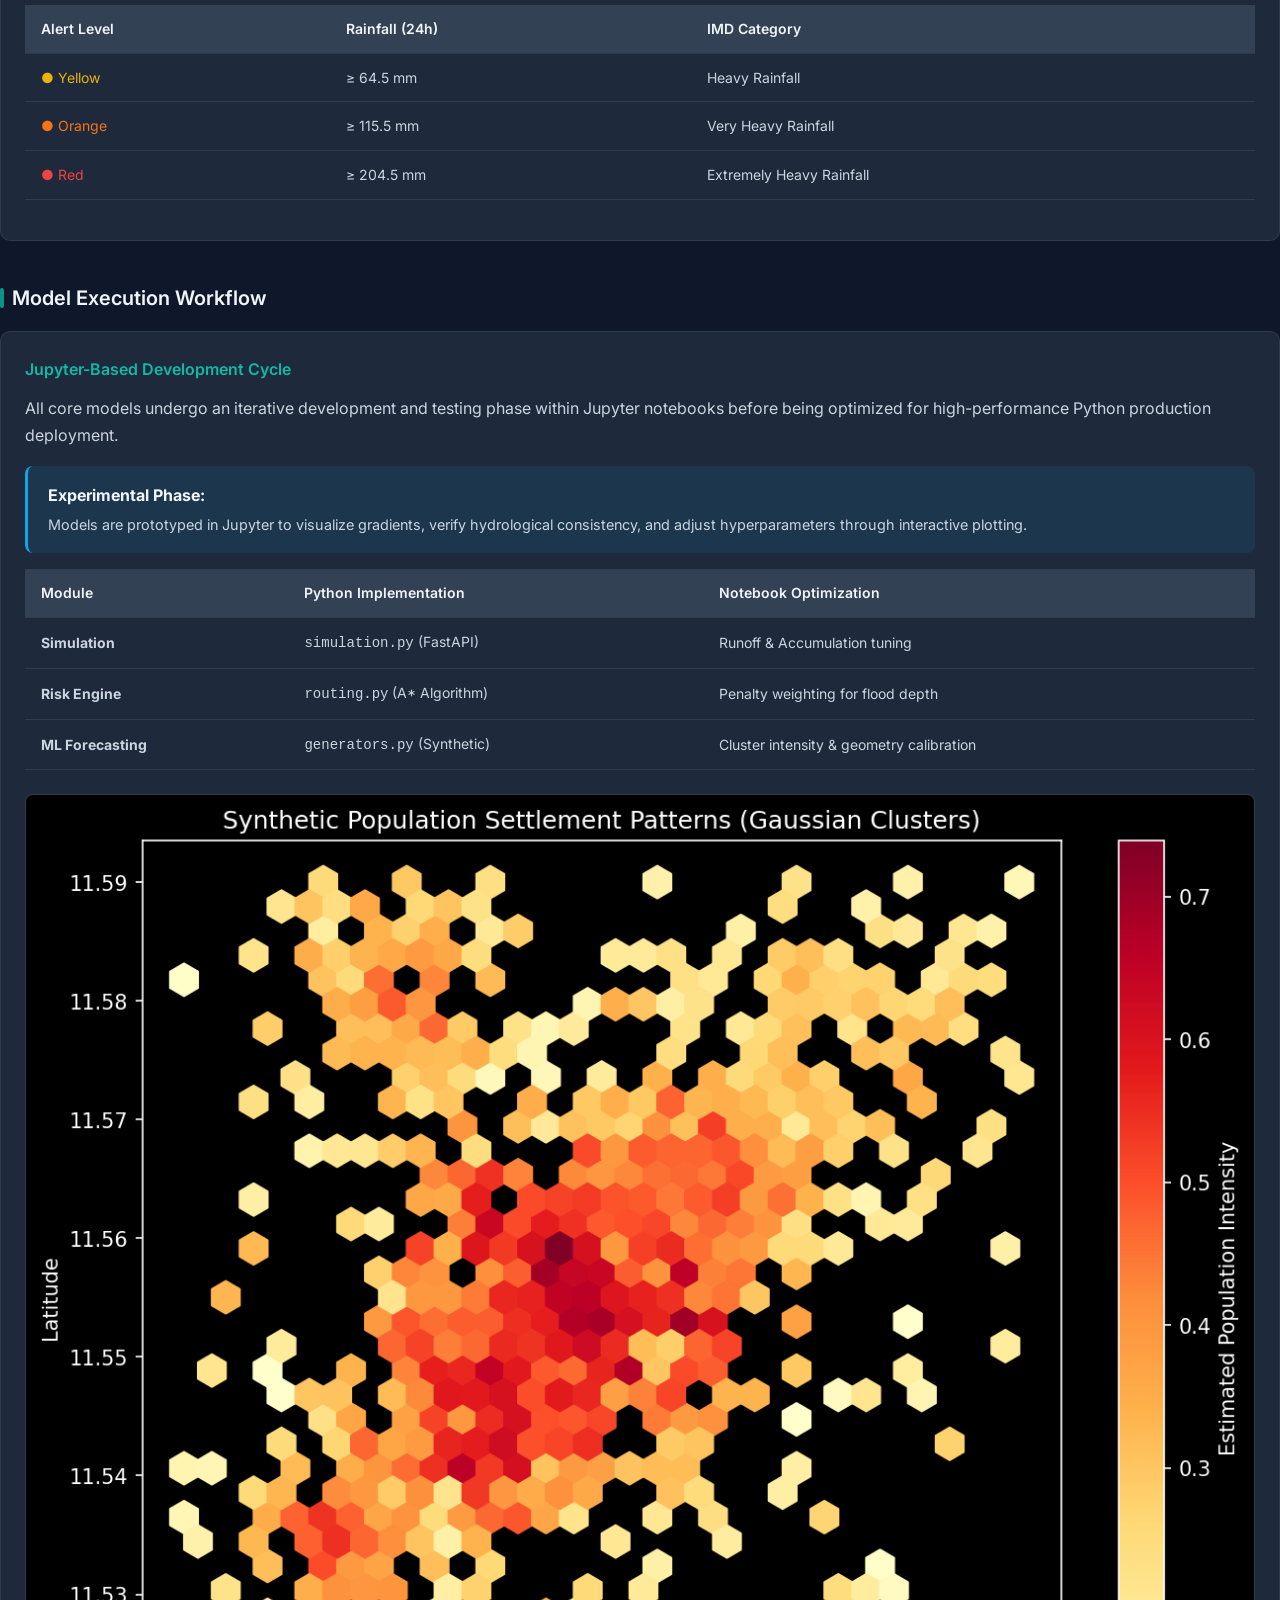
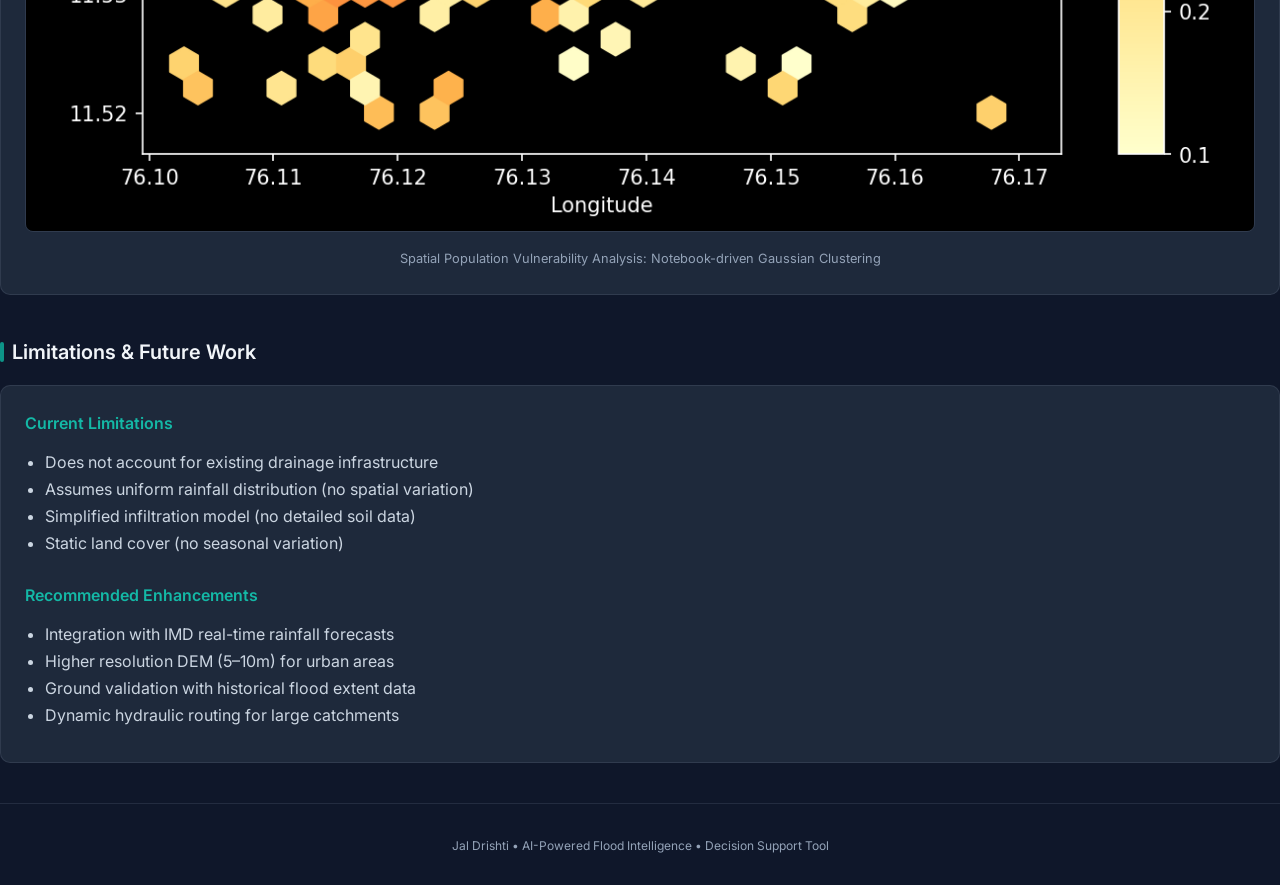
==== commit 69c5ac9c: "eight" ====
--- a/JALDHRISHTI_V.2-master/frontend/pages/methodology.html
+++ b/JALDHRISHTI_V.2-master/frontend/pages/methodology.html
@@ -480,7 +480,7 @@
 <body>
     <!-- Navigation -->
     <nav class="navbar">
-        <a href="../index.html" class="nav-brand">Jal Drishti <span>2.0</span></a>
+        <a href="../index.html" class="nav-brand">Jal Drishti </a>
         <div class="nav-links">
             <a href="../index.html" class="nav-link">Dashboard</a>
             <a href="user-guide.html" class="nav-link">User Guide</a>
